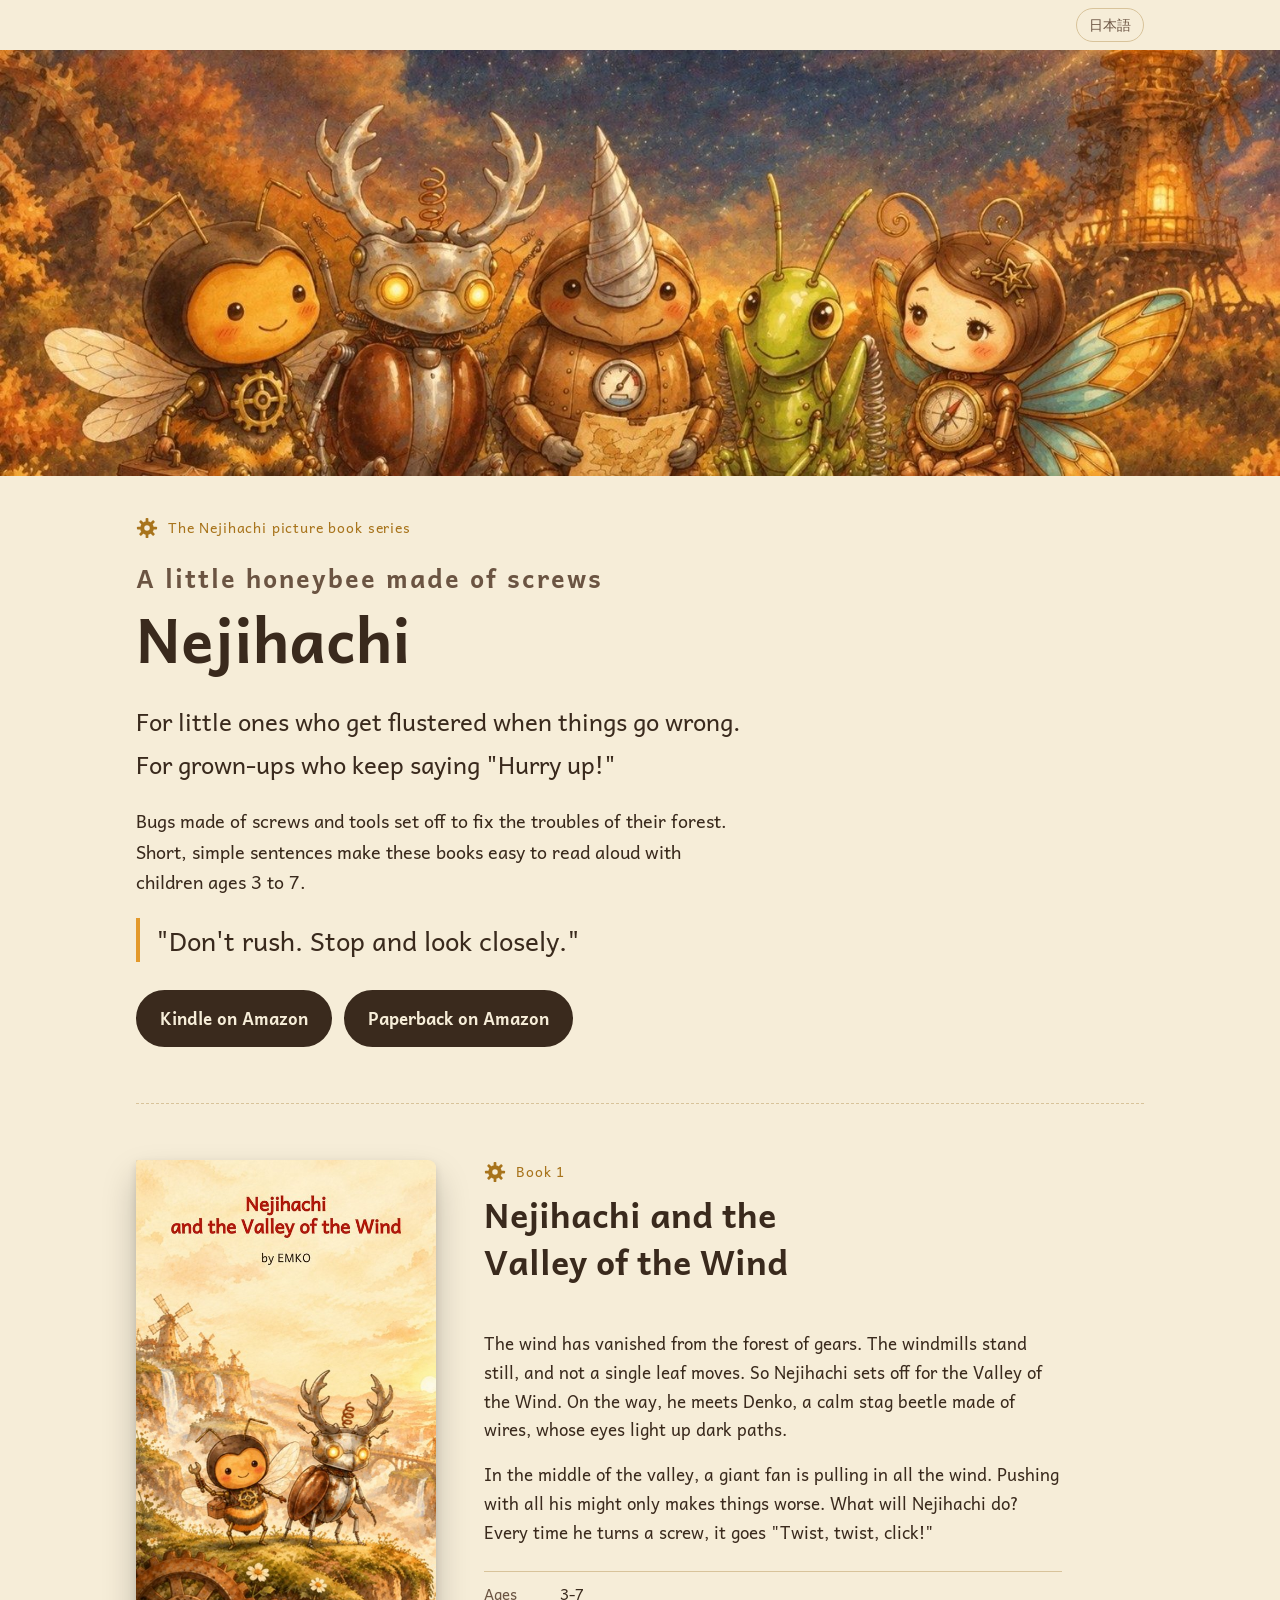
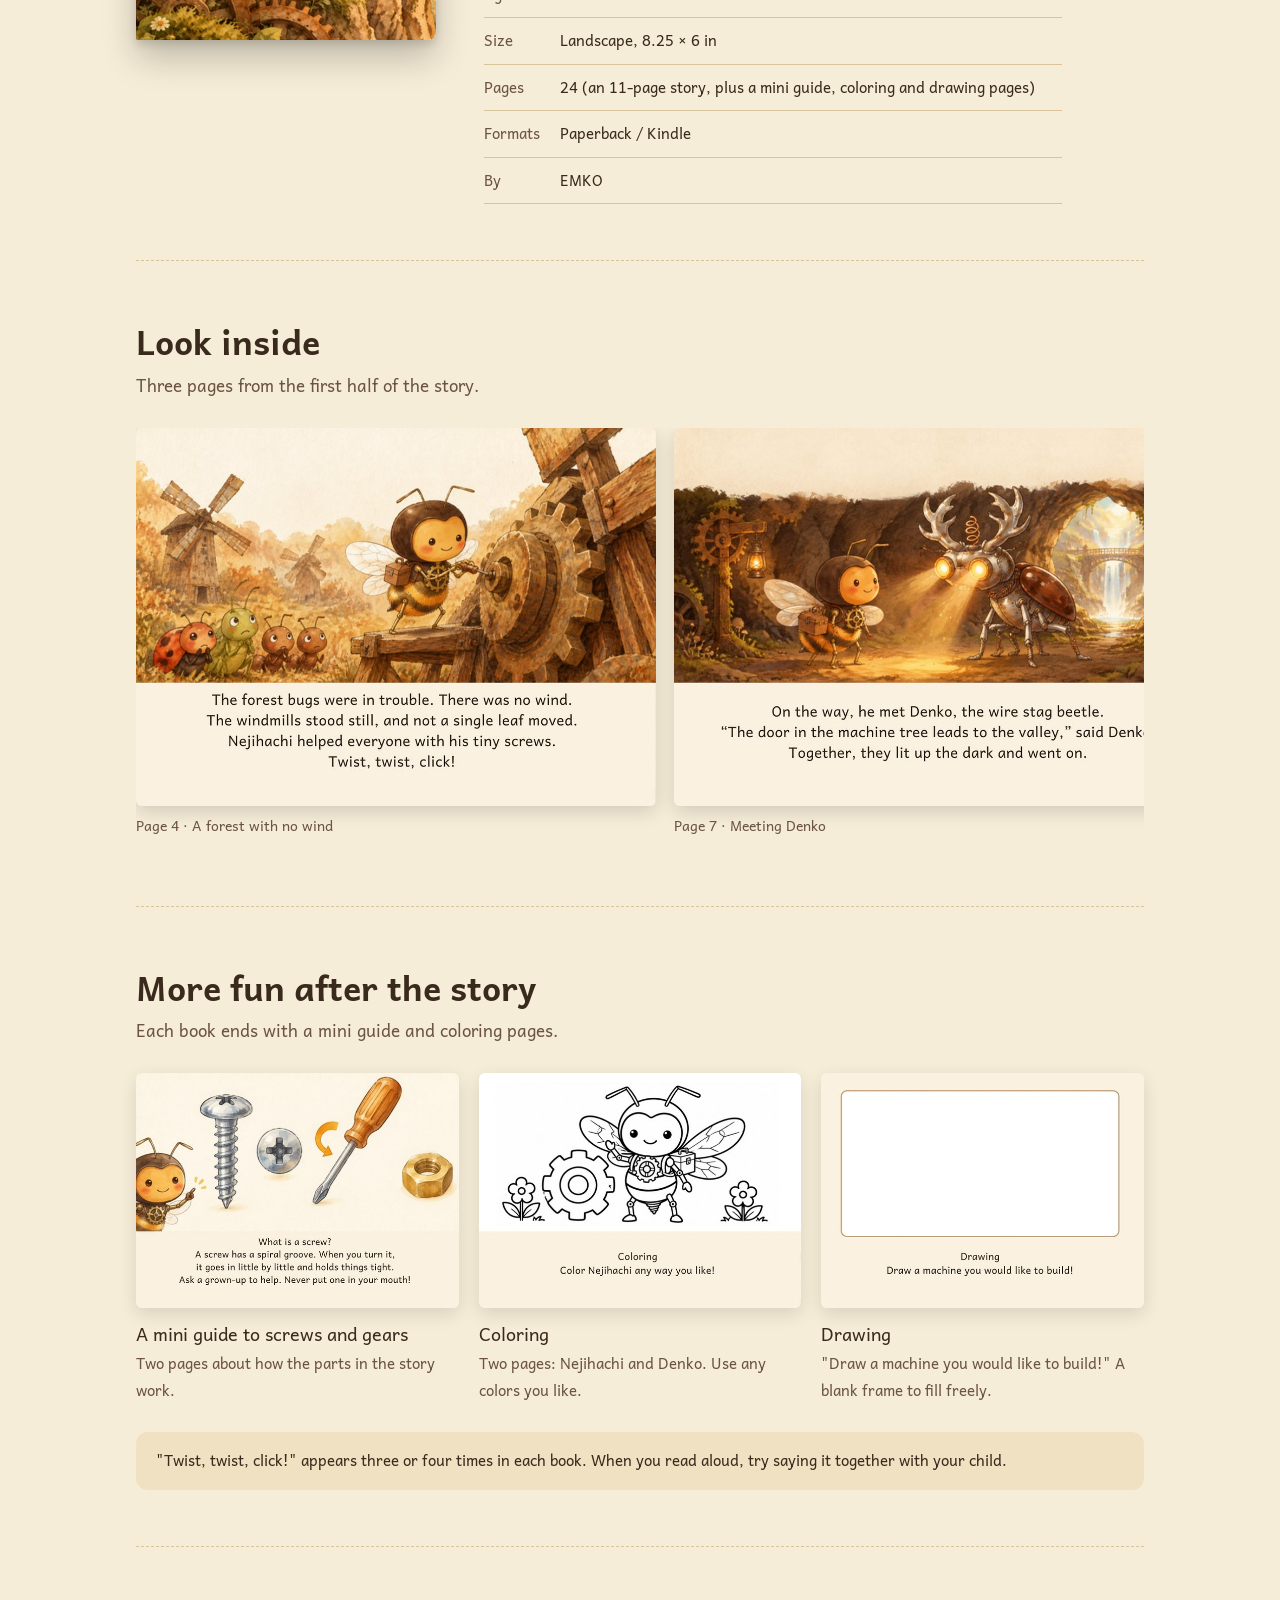
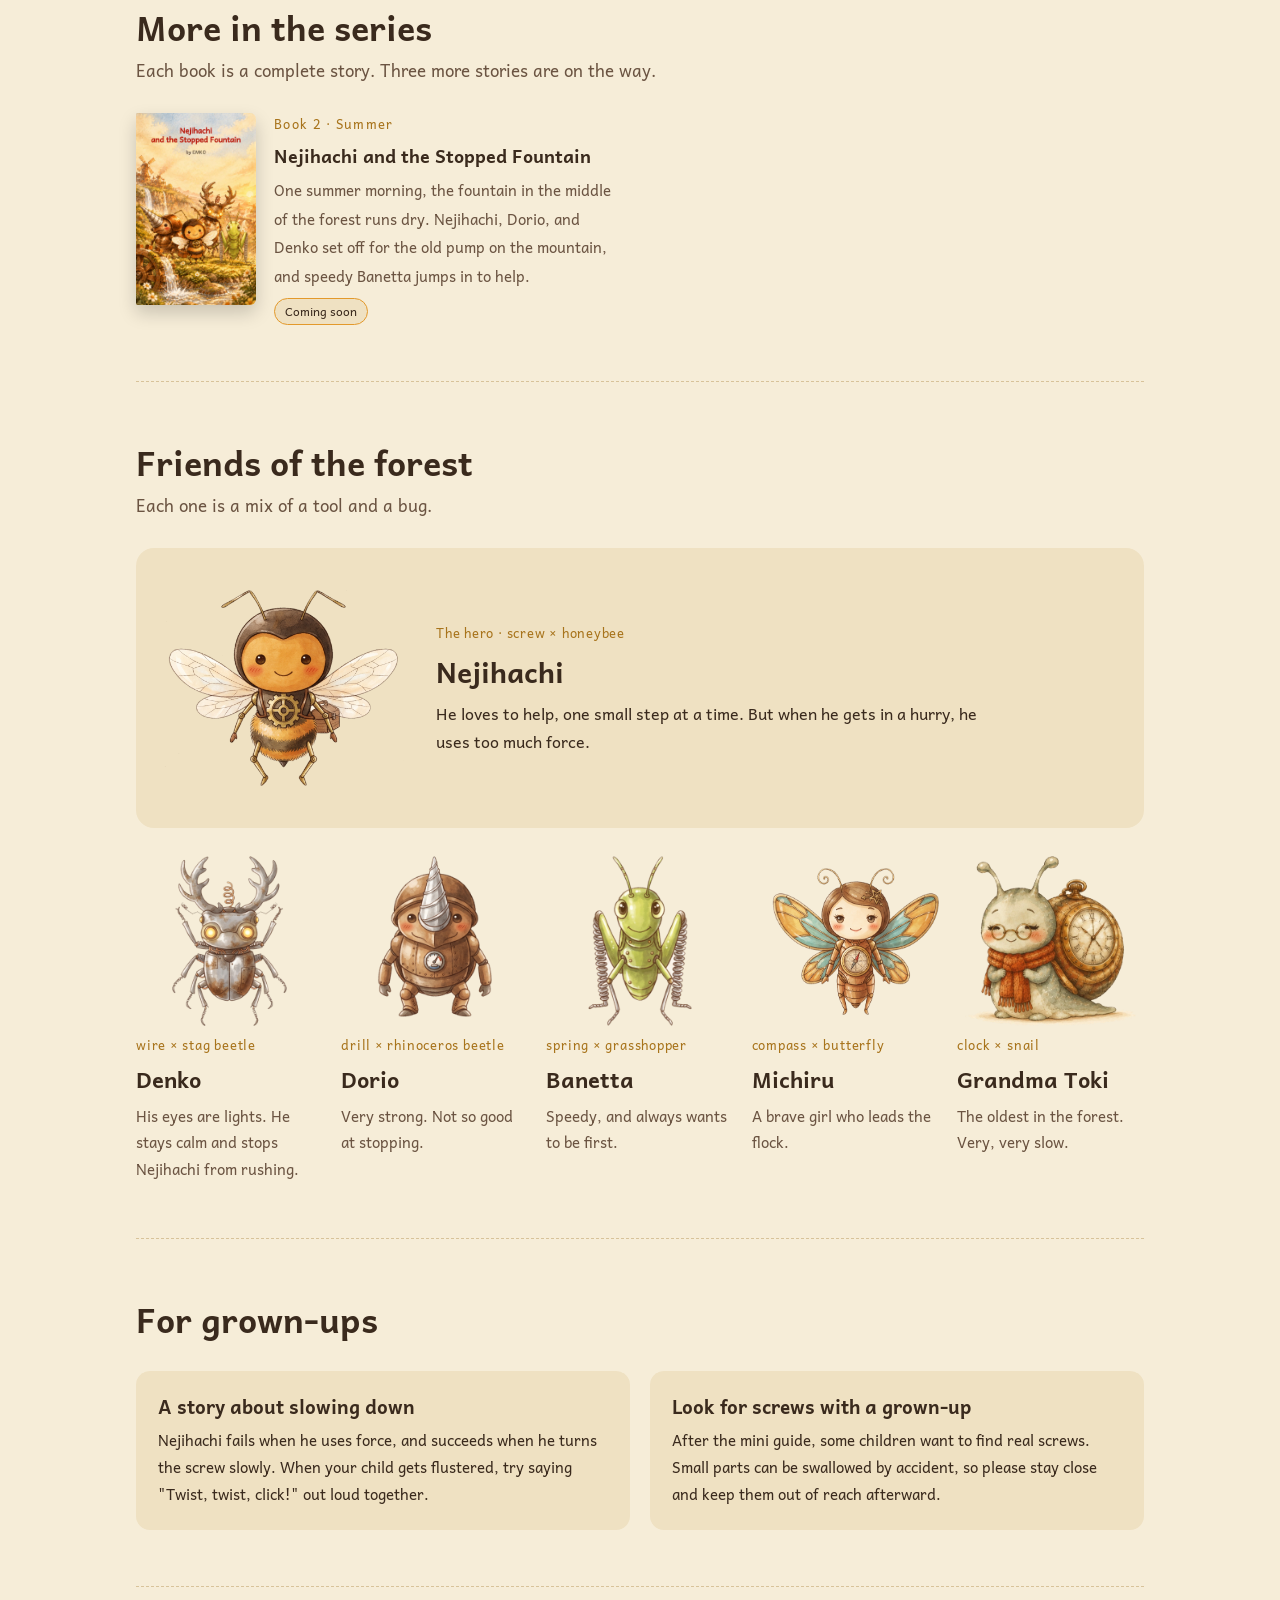
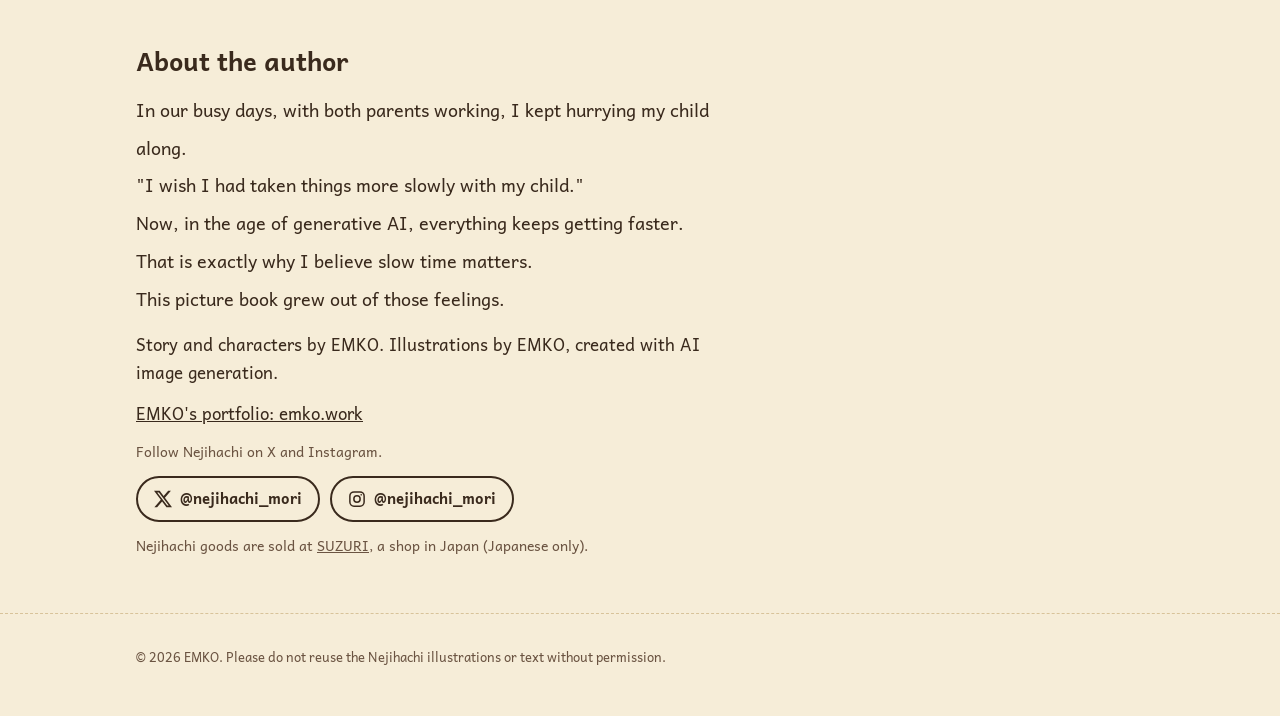
==== en/index.html @ ad77e2bf "docs: 「きっとあるはず」を「だからこそ、ゆっくりの時間が大事」に直す 本人の意図は「ゆっくりの時間で何かが見つかるかも」ではなく、 「その時間そのものが大事」なので、言い切る形にした。  Co-" ====
<!doctype html>
<html lang="en">
<head>
<meta charset="utf-8">
<meta name="viewport" content="width=device-width, initial-scale=1, viewport-fit=cover">
<title>Nejihachi's Forest</title>
<meta name="description" content="Nejihachi, a little honeybee made of screws. A gentle picture book series by EMKO for children ages 3-7.">
<meta property="og:type" content="website">
<meta property="og:title" content="Nejihachi's Forest">
<meta property="og:description" content="Nejihachi, a little honeybee made of screws. A gentle picture book series by EMKO for children ages 3-7.">
<meta property="og:image" content="https://emko.work/nejihachi/img/hero.jpg">
<meta property="og:url" content="https://emko.work/nejihachi/en/">
<meta name="twitter:card" content="summary_large_image">
<link rel="alternate" hreflang="ja" href="https://emko.work/nejihachi/">
<link rel="alternate" hreflang="en" href="https://emko.work/nejihachi/en/">
<style>*,*::before,*::after{box-sizing:border-box}body{margin:0}img{max-width:100%}[hidden]{display:none!important}</style>
<link rel="preconnect" href="https://fonts.googleapis.com">
<link rel="preconnect" href="https://fonts.gstatic.com" crossorigin>
<link rel="stylesheet" href="https://fonts.googleapis.com/css2?family=Andika:wght@400;700&display=swap">
<link rel="stylesheet" href="../style.css">
<style>
/* 英語版の絵本と同じ Andika にそろえる。色と並びは日本語のページと共通 */
:root { --font-display: "Andika", "Trebuchet MS", sans-serif; --font-body: "Andika", "Trebuchet MS", sans-serif; }
body { line-height: 1.7; }
h1, h2, h3 { font-weight: 700; }
.kicker { letter-spacing: .06em; }
</style>
</head>
<body>
<svg width="0" height="0" style="position:absolute" aria-hidden="true">
  <symbol id="gear" viewBox="0 0 24 24">
    <g fill="currentColor">
      <rect x="10.5" y="1" width="3" height="5" rx="1"/>
      <rect x="10.5" y="1" width="3" height="5" rx="1" transform="rotate(45 12 12)"/>
      <rect x="10.5" y="1" width="3" height="5" rx="1" transform="rotate(90 12 12)"/>
      <rect x="10.5" y="1" width="3" height="5" rx="1" transform="rotate(135 12 12)"/>
      <rect x="10.5" y="1" width="3" height="5" rx="1" transform="rotate(180 12 12)"/>
      <rect x="10.5" y="1" width="3" height="5" rx="1" transform="rotate(225 12 12)"/>
      <rect x="10.5" y="1" width="3" height="5" rx="1" transform="rotate(270 12 12)"/>
      <rect x="10.5" y="1" width="3" height="5" rx="1" transform="rotate(315 12 12)"/>
      <circle cx="12" cy="12" r="7.5"/>
    </g>
    <circle cx="12" cy="12" r="3" fill="var(--paper)"/>
  </symbol>
</svg>

<nav class="langbar wrap" aria-label="Language"><a href="../" hreflang="ja" lang="ja">日本語</a></nav>

<img class="hero-img" src="../img/hero.jpg" alt="Nejihachi, Denko, Dorio, Banetta, and Michiru looking up at the night sky together">

<main class="wrap">
  <header class="hero">
    <div class="kicker"><svg class="gear spin"><use href="#gear"/></svg>The Nejihachi picture book series</div>
    <h1><small>A little honeybee made of screws</small>Nejihachi</h1>
    <p class="for">For little ones who get flustered when things go wrong.<br>For grown-ups who keep saying "Hurry up!"</p>
    <p class="lead">Bugs made of screws and tools set off to fix the troubles of their forest. Short, simple sentences make these books easy to read aloud with children ages 3 to 7.</p>
    <p class="quote">"Don't rush. Stop and look closely."</p>
    <div class="btns">
      <a class="btn primary" href="https://www.amazon.com/dp/B0HPVG5Z5R" target="_blank" rel="noopener">Kindle on Amazon</a>
      <a class="btn primary" href="https://www.amazon.com/dp/B0HPVH3V6D" target="_blank" rel="noopener">Paperback on Amazon</a>
    </div>
  </header>

  <section id="story">
    <div class="story">
      <figure class="bookshot">
        <img class="book1" src="img/book1.jpg" alt="Cover of Nejihachi and the Valley of the Wind">
      </figure>
      <div class="story-text">
        <div class="sec-head">
          <span class="kicker"><svg class="gear"><use href="#gear"/></svg>Book 1</span>
          <h2>Nejihachi and the Valley of the Wind</h2>
        </div>
        <p>The wind has vanished from the forest of gears. The windmills stand still, and not a single leaf moves. So Nejihachi sets off for the Valley of the Wind. On the way, he meets Denko, a calm stag beetle made of wires, whose eyes light up dark paths.</p>
        <p>In the middle of the valley, a giant fan is pulling in all the wind. Pushing with all his might only makes things worse. What will Nejihachi do? Every time he turns a screw, it goes "Twist, twist, click!"</p>
        <dl class="spec">
          <dt>Ages</dt><dd>3-7</dd>
          <dt>Size</dt><dd>Landscape, 8.25 × 6 in</dd>
          <dt>Pages</dt><dd>24 (an 11-page story, plus a mini guide, coloring and drawing pages)</dd>
          <dt>Formats</dt><dd>Paperback / Kindle</dd>
          <dt>By</dt><dd>EMKO</dd>
        </dl>
      </div>
    </div>
  </section>

  <section id="sample">
    <div class="sec-head">
      <h2>Look inside</h2>
      <p>Three pages from the first half of the story.</p>
    </div>
    <div class="samples" tabindex="0" aria-label="Sample pages">
      <figure><img src="img/sample04.jpg" alt="Page 4. The forest bugs are in trouble because there is no wind, and Nejihachi helps them with his tiny screws."><figcaption>Page 4 · A forest with no wind</figcaption></figure>
      <figure><img src="img/sample07.jpg" alt="Page 7. Nejihachi meets Denko, the wire stag beetle."><figcaption>Page 7 · Meeting Denko</figcaption></figure>
      <figure><img src="img/sample09.jpg" alt="Page 9. A big fan spinning in the middle of the whirlwind."><figcaption>Page 9 · The big fan</figcaption></figure>
    </div>
  </section>

  <section id="play">
    <div class="sec-head">
      <h2>More fun after the story</h2>
      <p>Each book ends with a mini guide and coloring pages.</p>
    </div>
    <div class="plays">
      <figure><img src="img/zukan.jpg" alt="Mini guide page with a screw, a screwdriver, and a nut, titled What is a screw?"><figcaption><strong>A mini guide to screws and gears</strong>Two pages about how the parts in the story work.</figcaption></figure>
      <figure><img src="img/nurie.jpg" alt="Coloring page with a line drawing of Nejihachi"><figcaption><strong>Coloring</strong>Two pages: Nejihachi and Denko. Use any colors you like.</figcaption></figure>
      <figure><img src="img/oekaki.jpg" alt="Drawing page with a blank frame: Draw a machine you would like to build!"><figcaption><strong>Drawing</strong>"Draw a machine you would like to build!" A blank frame to fill freely.</figcaption></figure>
    </div>
    <p class="kurukuru-note">"Twist, twist, click!" appears three or four times in each book. When you read aloud, try saying it together with your child.</p>
  </section>

  <section id="series">
    <div class="sec-head">
      <h2>More in the series</h2>
      <p>Each book is a complete story. Three more stories are on the way.</p>
    </div>
    <div class="next">
      <article class="nextbook">
        <img src="img/book2.jpg" alt="Cover of Nejihachi and the Stopped Fountain">
        <div>
          <span class="no">Book 2 · Summer</span>
          <h3>Nejihachi and the Stopped Fountain</h3>
          <p class="tease">One summer morning, the fountain in the middle of the forest runs dry. Nejihachi, Dorio, and Denko set off for the old pump on the mountain, and speedy Banetta jumps in to help.</p>
          <span class="tag on-sale">Coming soon</span>
        </div>
      </article>
    </div>
  </section>

  <section id="friends">
    <div class="sec-head">
      <h2>Friends of the forest</h2>
      <p>Each one is a mix of a tool and a bug.</p>
    </div>
    <div class="friends">
      <article class="friend main-char">
        <img src="../img/nejihachi.png" alt="Nejihachi">
        <span class="mix">The hero · screw × honeybee</span>
        <h3>Nejihachi</h3>
        <p>He loves to help, one small step at a time. But when he gets in a hurry, he uses too much force.</p>
      </article>
      <article class="friend">
        <img src="../img/denko.png" alt="Denko">
        <span class="mix">wire × stag beetle</span>
        <h3>Denko</h3>
        <p>His eyes are lights. He stays calm and stops Nejihachi from rushing.</p>
      </article>
      <article class="friend">
        <img src="../img/dorio.png" alt="Dorio">
        <span class="mix">drill × rhinoceros beetle</span>
        <h3>Dorio</h3>
        <p>Very strong. Not so good at stopping.</p>
      </article>
      <article class="friend">
        <img src="../img/banetta.png" alt="Banetta">
        <span class="mix">spring × grasshopper</span>
        <h3>Banetta</h3>
        <p>Speedy, and always wants to be first.</p>
      </article>
      <article class="friend">
        <img src="../img/michiru.png" alt="Michiru">
        <span class="mix">compass × butterfly</span>
        <h3>Michiru</h3>
        <p>A brave girl who leads the flock.</p>
      </article>
      <article class="friend">
        <img src="../img/tokiba.png" alt="Grandma Toki">
        <span class="mix">clock × snail</span>
        <h3>Grandma Toki</h3>
        <p>The oldest in the forest. Very, very slow.</p>
      </article>
    </div>
  </section>

  <section id="readaloud">
    <div class="sec-head">
      <h2>For grown-ups</h2>
    </div>
    <div class="points">
      <div class="point">
        <h3>A story about slowing down</h3>
        <p>Nejihachi fails when he uses force, and succeeds when he turns the screw slowly. When your child gets flustered, try saying "Twist, twist, click!" out loud together.</p>
      </div>
      <div class="point">
        <h3>Look for screws with a grown-up</h3>
        <p>After the mini guide, some children want to find real screws. Small parts can be swallowed by accident, so please stay close and keep them out of reach afterward.</p>
      </div>
    </div>
  </section>

  <section id="maker">
    <div class="maker">
      <h2>About the author</h2>
      <p class="why">In our busy days, with both parents working, I kept hurrying my child along.<br>"I wish I had taken things more slowly with my child."<br>Now, in the age of generative AI, everything keeps getting faster.<br>That is exactly why I believe slow time matters.<br>This picture book grew out of those feelings.</p>
      <p>Story and characters by EMKO. Illustrations by EMKO, created with AI image generation.</p>
      <p><a href="https://emko.work/" target="_blank" rel="noopener">EMKO's portfolio: emko.work</a></p>
      <p class="note">Follow Nejihachi on X and Instagram.</p>
      <ul class="sns">
        <li><a href="https://x.com/nejihachi_mori" target="_blank" rel="noopener" aria-label="Nejihachi on X (@nejihachi_mori)"><svg viewBox="0 0 24 24" width="18" height="18" aria-hidden="true"><path fill="currentColor" d="M18.9 1.15h3.68l-8.04 9.19L24 22.85h-7.41l-5.8-7.58-6.64 7.58H.47l8.6-9.83L0 1.15h7.59l5.24 6.93ZM17.61 20.64h2.04L6.49 3.24H4.3Z"/></svg><span>@nejihachi_mori</span></a></li>
        <li><a href="https://www.instagram.com/nejihachi_mori/" target="_blank" rel="noopener" aria-label="Nejihachi on Instagram (@nejihachi_mori)"><svg viewBox="0 0 24 24" width="18" height="18" aria-hidden="true" fill="none" stroke="currentColor" stroke-width="2"><rect x="2.5" y="2.5" width="19" height="19" rx="5.5"/><circle cx="12" cy="12" r="4.2"/><circle cx="17.6" cy="6.4" r="1.1" fill="currentColor" stroke="none"/></svg><span>@nejihachi_mori</span></a></li>
      </ul>
      <p class="note">Nejihachi goods are sold at <a href="https://suzuri.jp/nejihachi" target="_blank" rel="noopener">SUZURI</a>, a shop in Japan (Japanese only).</p>
    </div>
  </section>
</main>

<footer>
  <div class="wrap">© 2026 EMKO. Please do not reuse the Nejihachi illustrations or text without permission.</div>
</footer>

</body>
</html>
---- style.css ----
/* Layout: 絵本の見開きのように、横長の絵の帯と、紙の上の短い文を交互に置く。歯車がゆっくり回るのが唯一の動き。 */
:root {
  --paper: #f6edd8;      /* 水彩紙 */
  --paper-2: #efe1c2;    /* 文の欄のクリーム */
  --ink: #3a2a1d;        /* セピアの線 */
  --ink-soft: #6b5442;
  --brass: #a8741c;      /* 真ちゅう */
  --honey: #e3992b;      /* ネジハチの顔 */
  --leaf: #6f9440;       /* バネッタ */
  --line: #d8c39a;
  --font-display: "Kiwi Maru", "Hiragino Maru Gothic ProN", "Yu Gothic", serif;
  --font-body: "Zen Maru Gothic", "Hiragino Maru Gothic ProN", "Yu Gothic", "Meiryo", sans-serif;
}
@media (prefers-color-scheme: dark) {
  :root:not([data-theme="light"]) {
    --paper: #1f1b24; --paper-2: #2a2430; --ink: #f2e5c9; --ink-soft: #c9b89a;
    --brass: #d9a845; --honey: #f0b04a; --leaf: #9cc463; --line: #4a3f4f; color-scheme: dark;
  }
}
:root[data-theme="dark"] {
  --paper: #1f1b24; --paper-2: #2a2430; --ink: #f2e5c9; --ink-soft: #c9b89a;
  --brass: #d9a845; --honey: #f0b04a; --leaf: #9cc463; --line: #4a3f4f; color-scheme: dark;
}

body { background: var(--paper); color: var(--ink); font-family: var(--font-body); font-size: 17px; line-height: 1.9; }
.wrap { max-width: 1040px; margin-inline: auto; padding-left: max(16px, env(safe-area-inset-left, 0px)); padding-right: max(16px, env(safe-area-inset-right, 0px)); }
h1, h2, h3 { font-family: var(--font-display); font-weight: 500; text-wrap: balance; line-height: 1.4; margin: 0; }
p { margin: 0; }
a { color: inherit; }
:focus-visible { outline: 3px solid var(--honey); outline-offset: 3px; border-radius: 6px; }

/* hero */
.hero-img { display: block; width: 100%; aspect-ratio: 3 / 1; object-fit: cover; max-width: 100%; }
.hero { padding-block: 40px 56px; display: grid; gap: 20px; }
.kicker { display: flex; align-items: center; gap: 10px; font-size: 14px; letter-spacing: .12em; color: var(--brass); }
.hero h1 { font-size: clamp(34px, 6vw, 60px); }
.hero h1 small { display: block; font-size: .42em; color: var(--ink-soft); letter-spacing: .08em; }
.for { font-family: var(--font-display); font-size: clamp(19px, 2.6vw, 24px); line-height: 1.8; }
.lead { max-width: 34em; font-size: 18px; }
.quote { font-family: var(--font-display); font-size: clamp(20px, 3vw, 26px); color: var(--ink); border-left: 4px solid var(--honey); padding-left: 16px; }
.btns { display: flex; flex-wrap: wrap; gap: 12px; margin-top: 8px; }
.btn { display: inline-flex; align-items: center; gap: 8px; padding: 12px 22px; border-radius: 999px; font-weight: 700; text-decoration: none; border: 2px solid var(--ink); }
.btn.primary { background: var(--ink); color: var(--paper); }

/* gear */
.gear { width: 22px; height: 22px; flex: none; color: var(--brass); }
.gear.spin { animation: spin 12s linear infinite; }
@keyframes spin { to { transform: rotate(360deg); } }
@media (prefers-reduced-motion: reduce) { .gear.spin { animation: none; } }

section { padding-block: 56px; border-top: 1px dashed var(--line); }
.sec-head { display: grid; gap: 6px; margin-bottom: 28px; }
.sec-head h2 { font-size: clamp(26px, 4vw, 34px); }
.sec-head p { color: var(--ink-soft); }

/* story：表紙は本の形に見せ、右に情報の表 */
.story { display: grid; grid-template-columns: 300px minmax(0, 1fr); gap: 48px; align-items: start; }
.story-text { display: grid; gap: 16px; max-width: 34em; }
.kurukuru { font-family: var(--font-display); font-size: 22px; color: var(--brass); }
.bookshot { margin: 0; position: relative; justify-self: center; }
.book1 { display: block; width: 100%; max-width: 300px; border-radius: 2px 8px 8px 2px; box-shadow: inset 6px 0 8px -4px rgb(0 0 0 / .35), 0 18px 34px rgb(0 0 0 / .22), 0 4px 8px rgb(0 0 0 / .12); }
.spec { display: grid; grid-template-columns: auto minmax(0, 1fr); margin: 8px 0 0; border-top: 1px solid var(--line); font-size: 15px; font-variant-numeric: tabular-nums; }
.spec dt, .spec dd { padding: 10px 0; border-bottom: 1px solid var(--line); margin: 0; }
.spec dt { color: var(--ink-soft); padding-right: 20px; white-space: nowrap; }

/* sample：試し読み。横にすべらせて見る */
.samples { display: grid; grid-auto-flow: column; grid-auto-columns: min(78%, 520px); gap: 18px; overflow-x: auto; scroll-snap-type: x mandatory; padding-bottom: 12px; }
.samples figure { margin: 0; scroll-snap-align: start; display: grid; gap: 8px; }
.samples img { width: 100%; border-radius: 6px; box-shadow: 0 6px 18px rgb(0 0 0 / .14); }
.samples figcaption { font-size: 14px; color: var(--ink-soft); }

/* series：次の本は小さめの表紙と、本文の書き出し */
.next { display: grid; grid-template-columns: repeat(2, minmax(0, 1fr)); gap: 28px 32px; }
.nextbook { display: grid; grid-template-columns: 120px minmax(0, 1fr); gap: 18px; align-items: start; }
.nextbook img { width: 100%; border-radius: 2px 6px 6px 2px; box-shadow: inset 4px 0 6px -3px rgb(0 0 0 / .35), 0 8px 18px rgb(0 0 0 / .18); }
.nextbook > div { display: grid; gap: 8px; align-content: start; }
.nextbook h3 { font-size: 18px; }
/* 題名と書き出しはひらがなの分かち書きなので、スペースの位置で折り返す */
.nextbook h3, .tease { word-break: keep-all; overflow-wrap: anywhere; }
.tease { font-family: var(--font-display); font-size: 15px; line-height: 1.9; color: var(--ink-soft); }
.no { font-size: 13px; letter-spacing: .1em; color: var(--brass); }
.tag { justify-self: start; font-size: 12px; padding: 2px 10px; border-radius: 999px; border: 1px solid var(--line); color: var(--ink-soft); }

/* friends */
.friends { display: grid; grid-template-columns: repeat(5, minmax(0, 1fr)); gap: 28px 18px; }
.friend { display: grid; grid-template-rows: 170px auto; gap: 8px; align-content: start; }
.friend img { height: 170px; width: 100%; object-fit: contain; max-width: 100%; transition: transform .4s ease; }
.friend:hover img { transform: rotate(-4deg) translateY(-4px); }
@media (prefers-reduced-motion: reduce) { .friend img { transition: none; } .friend:hover img { transform: none; } }
.friend.main-char { grid-column: 1 / -1; grid-template-columns: 240px minmax(0, 1fr); grid-template-rows: 1fr auto auto auto 1fr; gap: 8px 32px; background: var(--paper-2); border-radius: 18px; padding: 20px 28px; }
.friend.main-char img { grid-row: 1 / -1; height: 240px; }
.friend.main-char .mix { grid-column: 2; grid-row: 2; }
.friend.main-char h3 { grid-column: 2; grid-row: 3; }
.friend.main-char p { grid-column: 2; grid-row: 4; }
.friend.main-char h3 { font-size: 28px; }
.friend.main-char p { font-size: 16px; color: var(--ink); max-width: 34em; }
.friend .mix { font-size: 13px; color: var(--brass); letter-spacing: .06em; }
.friend h3 { font-size: 22px; }
.friend p { font-size: 15px; color: var(--ink-soft); line-height: 1.75; }

/* read aloud */
.points { display: grid; grid-template-columns: repeat(2, minmax(0, 1fr)); gap: 20px; }

/* play：お話のあとのページ */
.plays { display: grid; grid-template-columns: repeat(3, minmax(0, 1fr)); gap: 20px; }
.plays figure { margin: 0; display: grid; gap: 10px; align-content: start; }
.plays img { width: 100%; border-radius: 6px; box-shadow: 0 6px 18px rgb(0 0 0 / .12); }
.plays figcaption { font-size: 15px; line-height: 1.8; color: var(--ink-soft); }
.plays strong { display: block; font-family: var(--font-display); font-weight: 500; font-size: 18px; color: var(--ink); }
.kurukuru-note { margin-top: 28px; padding: 16px 20px; border-radius: 12px; background: var(--paper-2); font-size: 15px; }
.point { background: var(--paper-2); border-radius: 14px; padding: 22px; display: grid; gap: 8px; align-content: start; }
.point h3 { font-size: 19px; }
.point p { font-size: 15px; line-height: 1.8; }

/* goods */
.goods { display: grid; gap: 22px; justify-items: center; text-align: center; }
.goods img { width: 100%; max-width: 760px; }

/* maker */
.maker { display: grid; gap: 12px; max-width: 36em; }
.note { font-size: 14px; color: var(--ink-soft); }
.sns { display: flex; flex-wrap: wrap; gap: 10px; list-style: none; margin: 0; padding: 0; }
.sns a { display: inline-flex; align-items: center; gap: 8px; padding: 8px 16px; border-radius: 999px; border: 2px solid var(--ink); color: var(--ink); font-size: 15px; font-weight: 700; text-decoration: none; }
.sns a:hover, .sns a:focus-visible { background: var(--ink); color: var(--paper); }
.why { font-family: var(--font-display); font-size: 18px; line-height: 2.1; }
footer { padding-block: 32px 48px; border-top: 1px dashed var(--line); font-size: 13px; color: var(--ink-soft); }

@media (max-width: 860px) {
  .story { grid-template-columns: minmax(0, 1fr); gap: 28px; }
  .book1 { max-width: 240px; }
  .next { grid-template-columns: minmax(0, 1fr); }
  .friends { grid-template-columns: repeat(3, minmax(0, 1fr)); }
}
@media (max-width: 520px) {
  body { font-size: 16px; }
  .nextbook { grid-template-columns: 100px minmax(0, 1fr); }
  .friends { grid-template-columns: repeat(2, minmax(0, 1fr)); }
  .points, .plays { grid-template-columns: minmax(0, 1fr); }
  .friend.main-char { grid-template-columns: minmax(0, 1fr); grid-template-rows: auto; padding: 20px; }
  .friend.main-char img, .friend.main-char .mix, .friend.main-char h3, .friend.main-char p { grid-column: auto; grid-row: auto; }
  .friend.main-char img { height: 200px; }
  .hero-img { aspect-ratio: 2 / 1; }
}

/* langbar：日本語と英語のページを行き来するリンク。絵の帯の上に小さく置く */
.langbar { display: flex; justify-content: flex-end; padding-block: 8px; font-size: 14px; }
.langbar a { text-decoration: none; padding: 4px 12px; border: 1px solid var(--line); border-radius: 999px; color: var(--ink-soft); }
.tag.on-sale { border-color: var(--honey); color: var(--ink); background: var(--paper-2); }
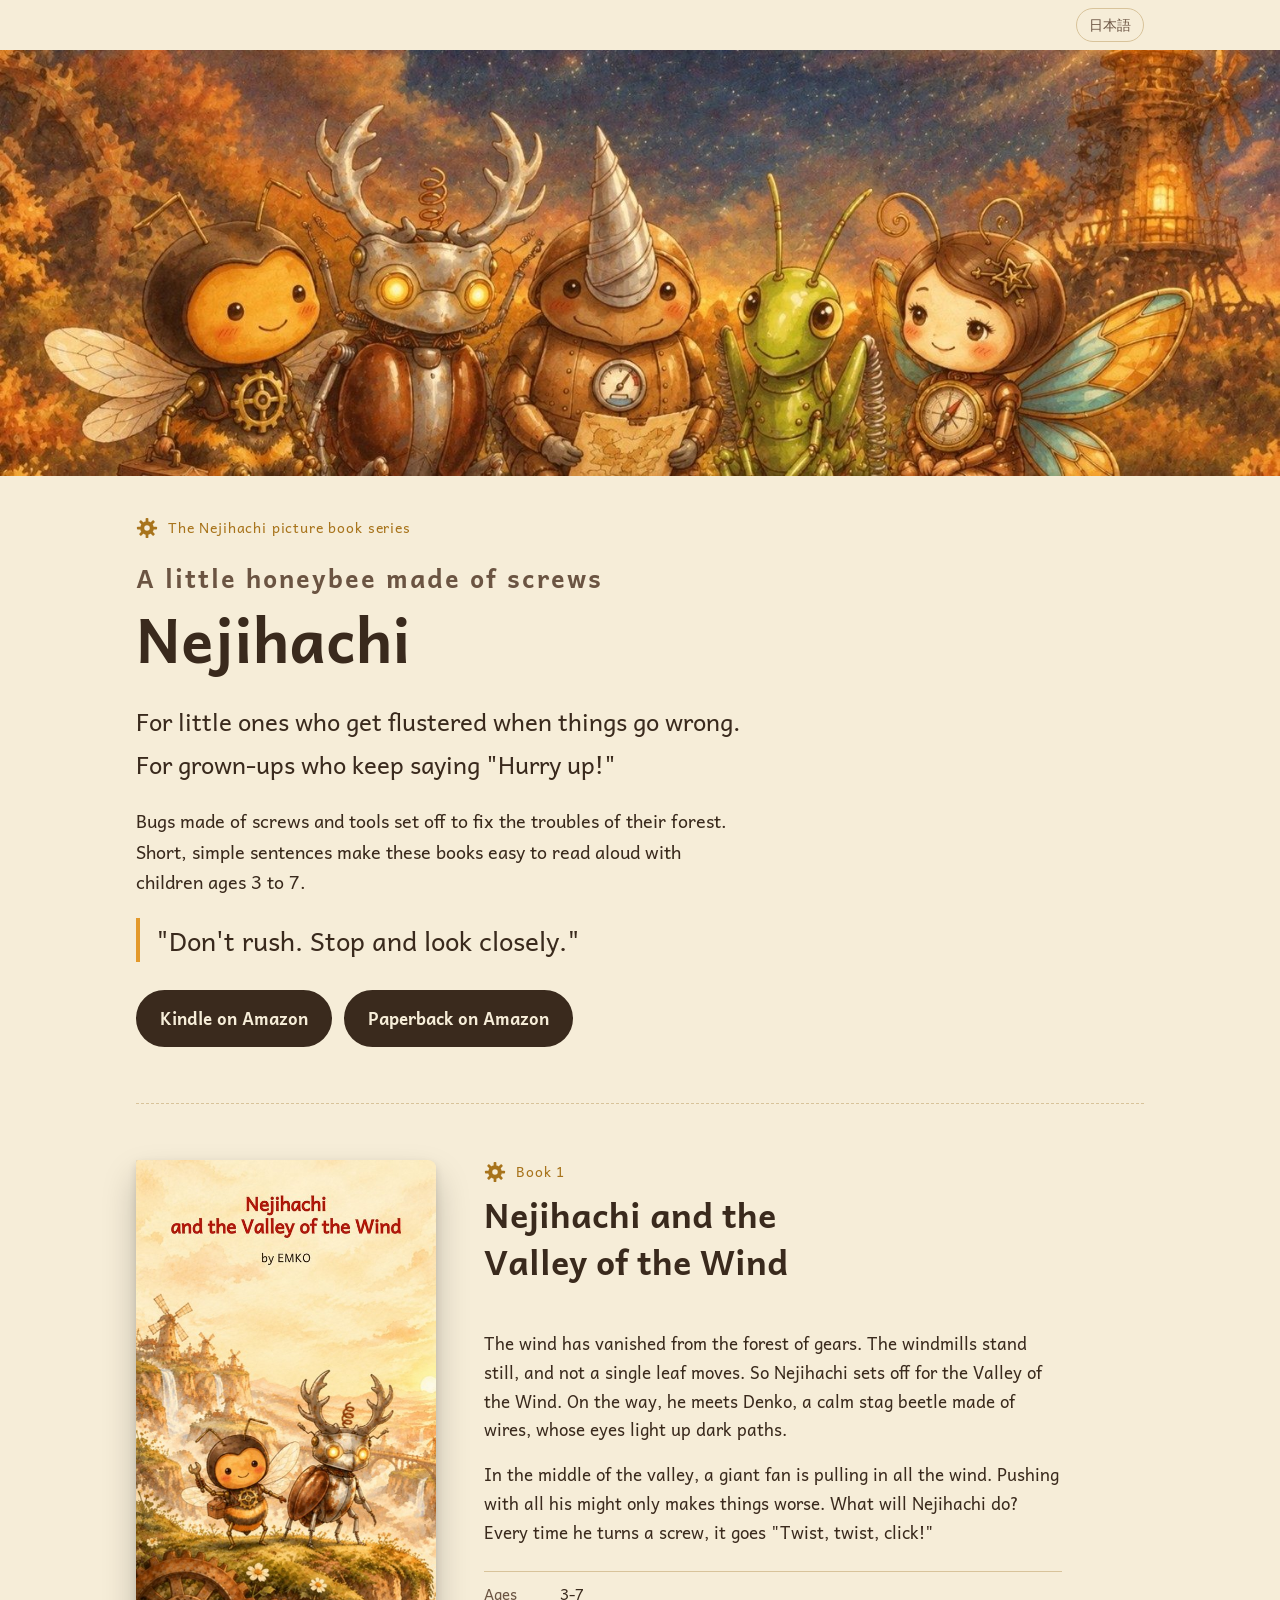
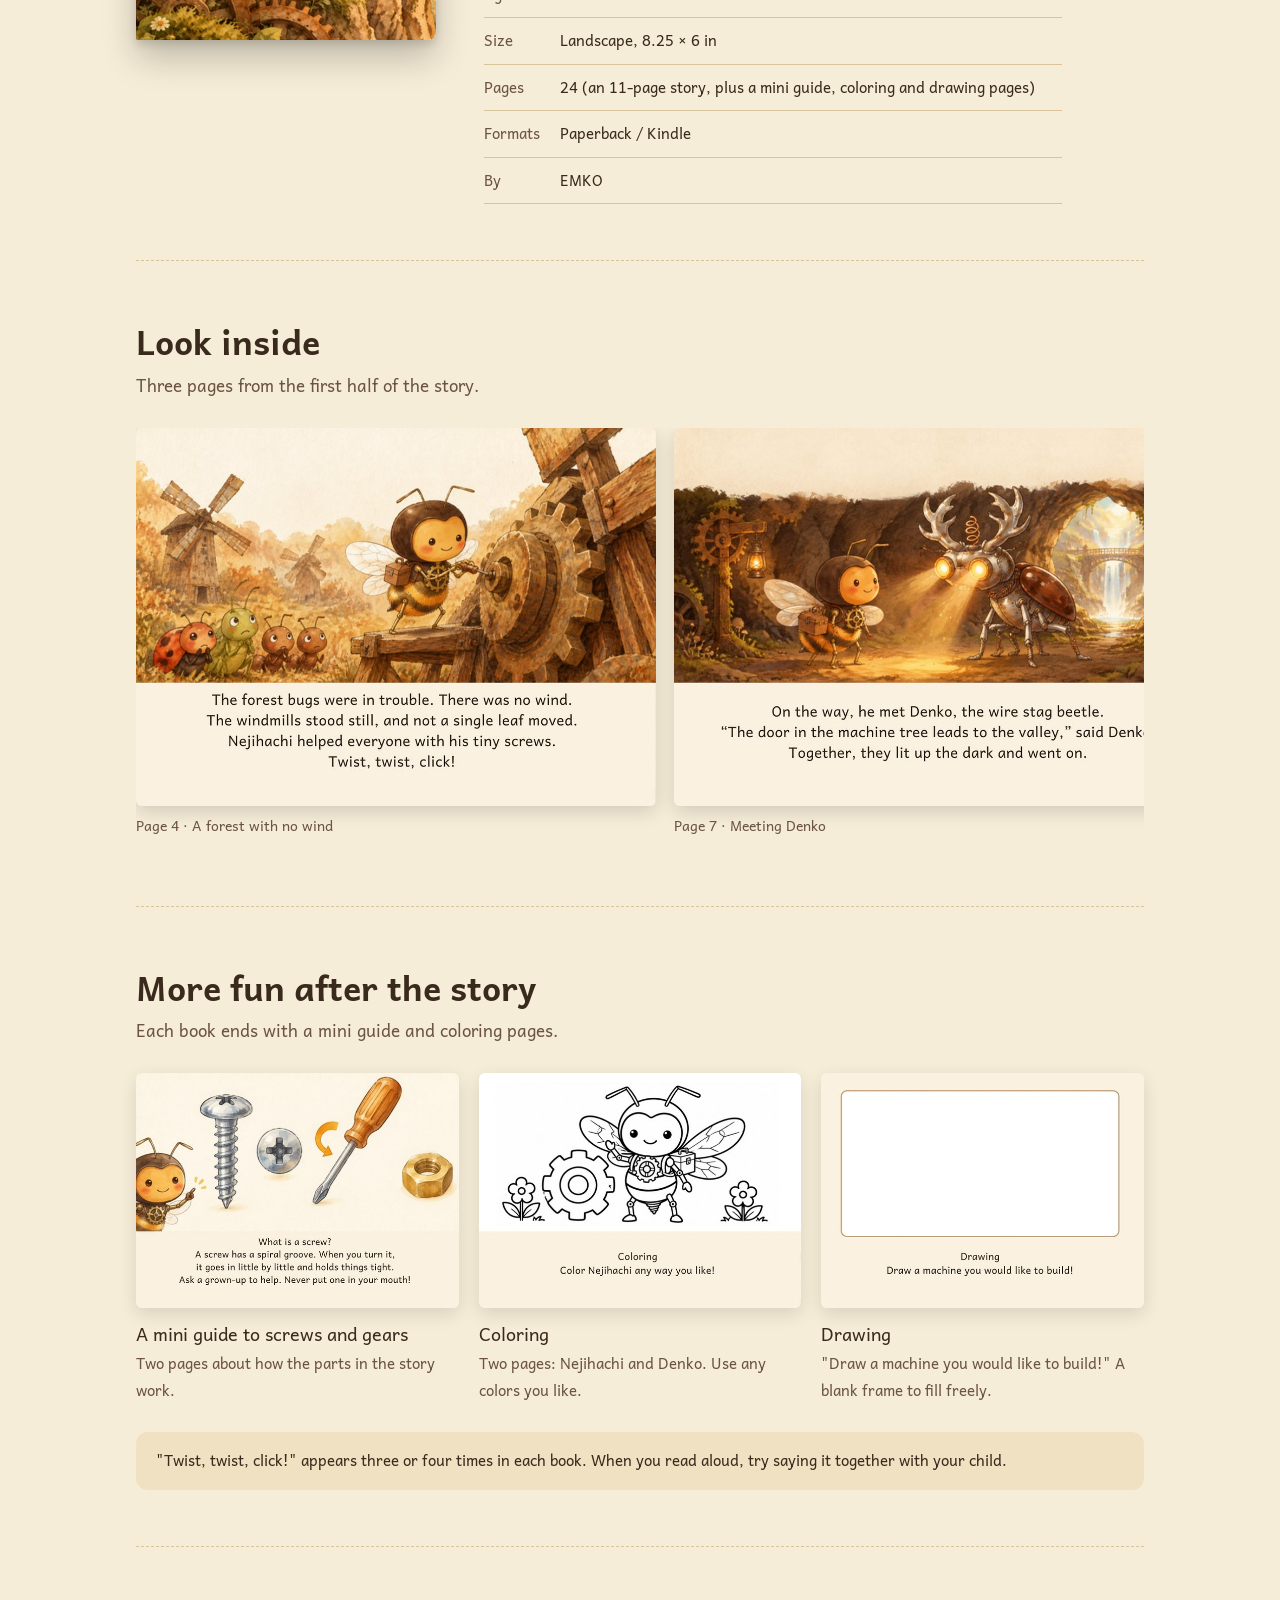
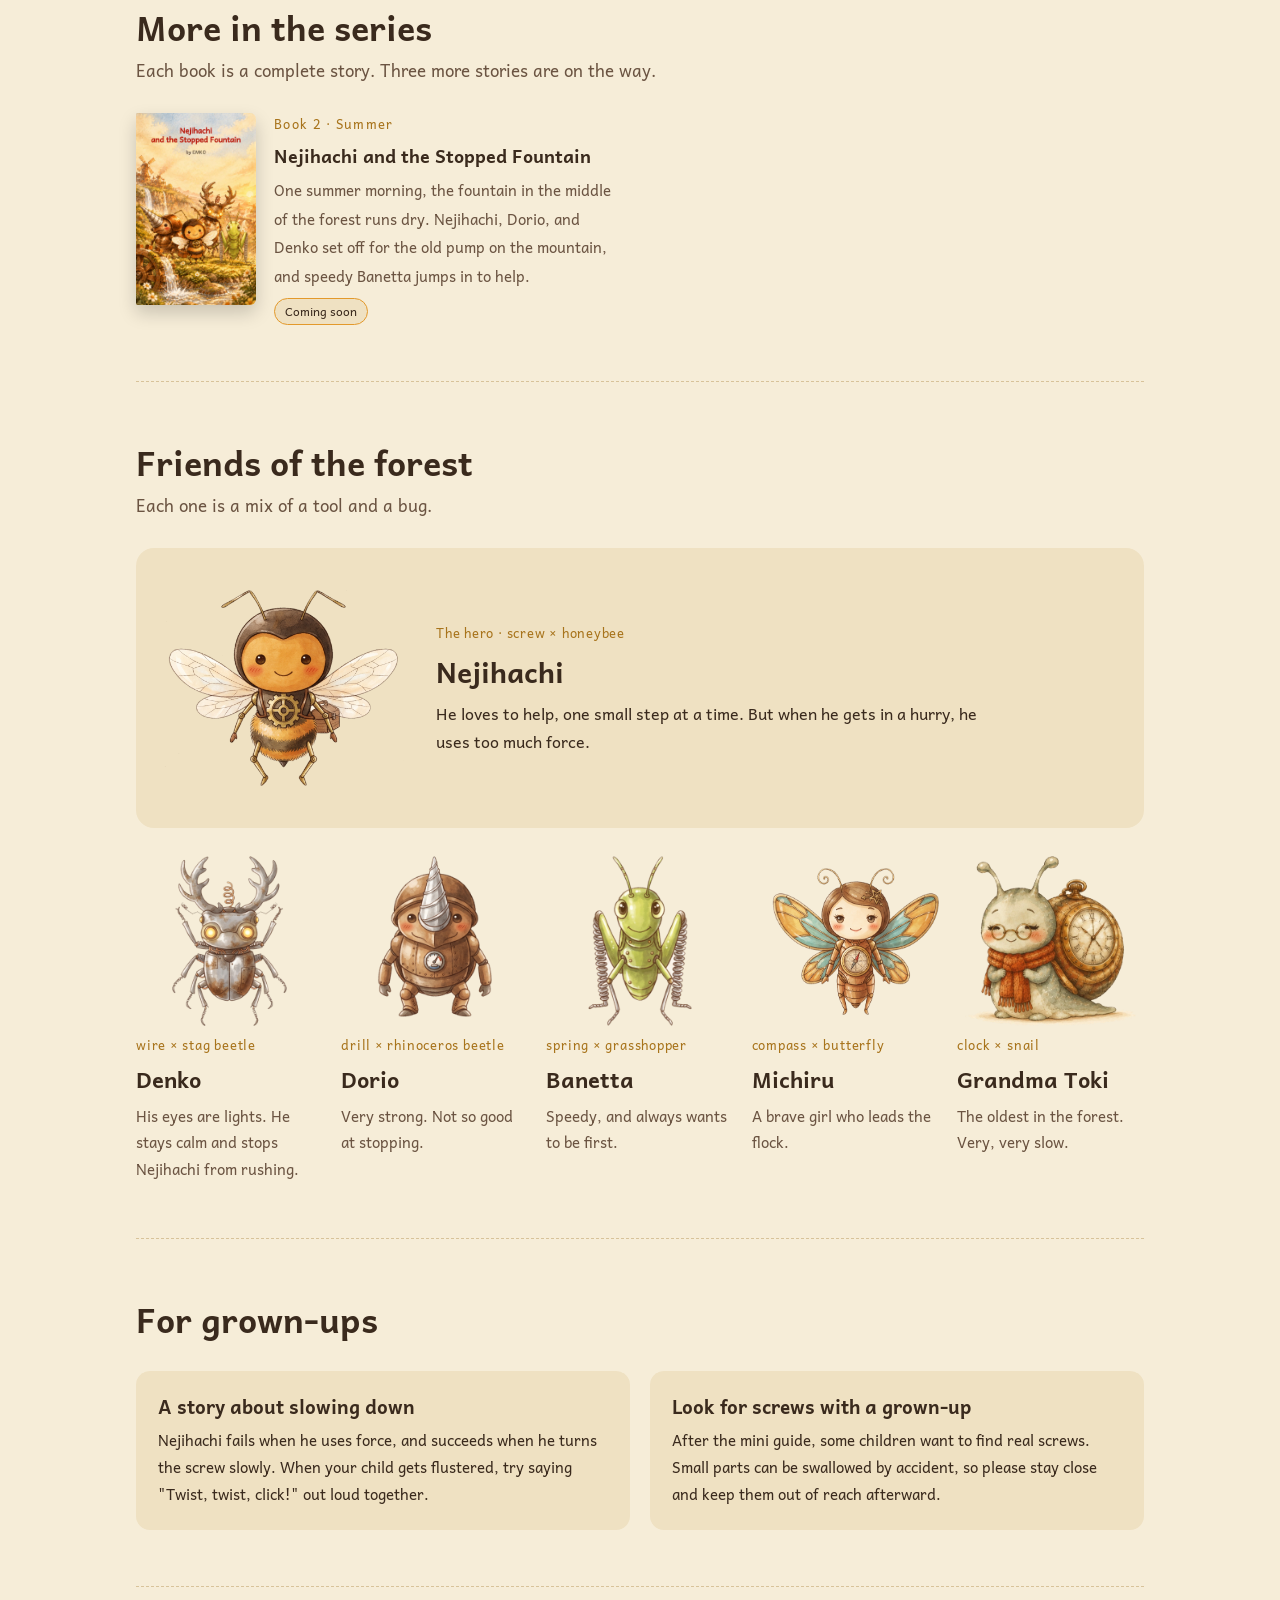
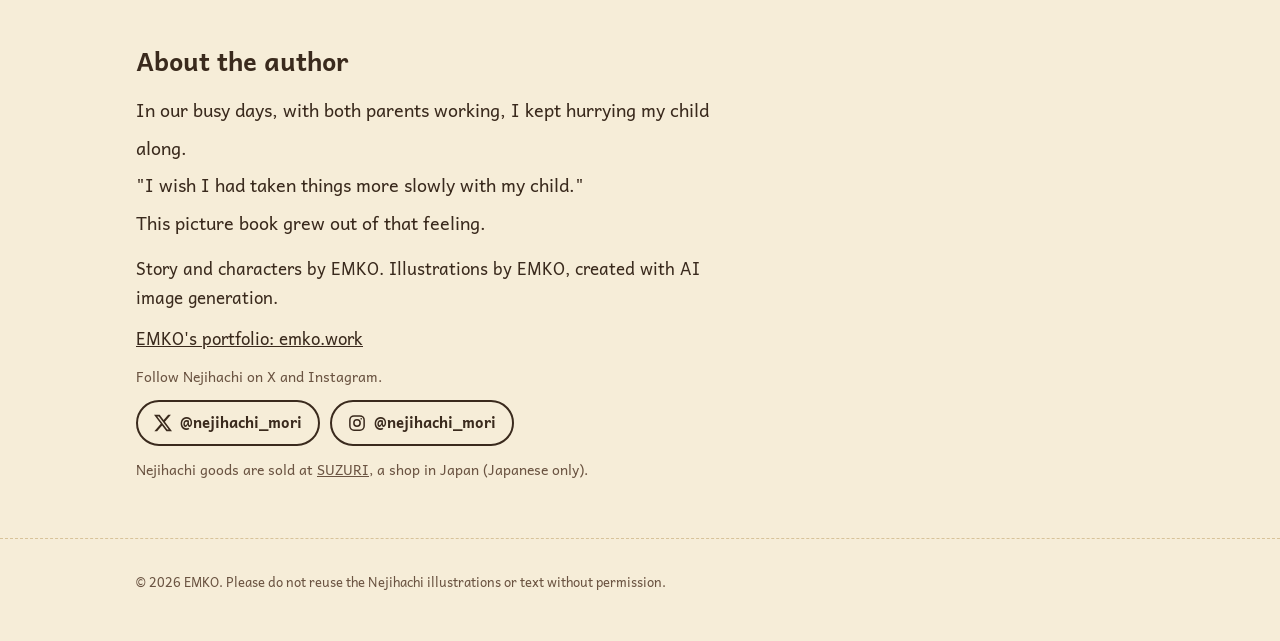
==== commit b62a1973: "revert: つくった人の文に足した生成AIの時代の2行を外す 本人の判断で、この思いは書かないことにした。文は元に戻す。  Co-Authored-By: Claude Opus 5.5 <nor" ====
--- a/en/index.html
+++ b/en/index.html
@@ -17,7 +17,7 @@
 <link rel="preconnect" href="https://fonts.googleapis.com">
 <link rel="preconnect" href="https://fonts.gstatic.com" crossorigin>
 <link rel="stylesheet" href="https://fonts.googleapis.com/css2?family=Andika:wght@400;700&display=swap">
-<link rel="stylesheet" href="../style.css">
+<link rel="stylesheet" href="../style.css?v=2026-11-01">
 <style>
 /* 英語版の絵本と同じ Andika にそろえる。色と並びは日本語のページと共通 */
 :root { --font-display: "Andika", "Trebuchet MS", sans-serif; --font-body: "Andika", "Trebuchet MS", sans-serif; }
@@ -191,7 +191,7 @@
   <section id="maker">
     <div class="maker">
       <h2>About the author</h2>
-      <p class="why">In our busy days, with both parents working, I kept hurrying my child along.<br>"I wish I had taken things more slowly with my child."<br>Now, in the age of generative AI, everything keeps getting faster.<br>That is exactly why I believe slow time matters.<br>This picture book grew out of those feelings.</p>
+      <p class="why">In our busy days, with both parents working, I kept hurrying my child along.<br>"I wish I had taken things more slowly with my child."<br>This picture book grew out of that feeling.</p>
       <p>Story and characters by EMKO. Illustrations by EMKO, created with AI image generation.</p>
       <p><a href="https://emko.work/" target="_blank" rel="noopener">EMKO's portfolio: emko.work</a></p>
       <p class="note">Follow Nejihachi on X and Instagram.</p>
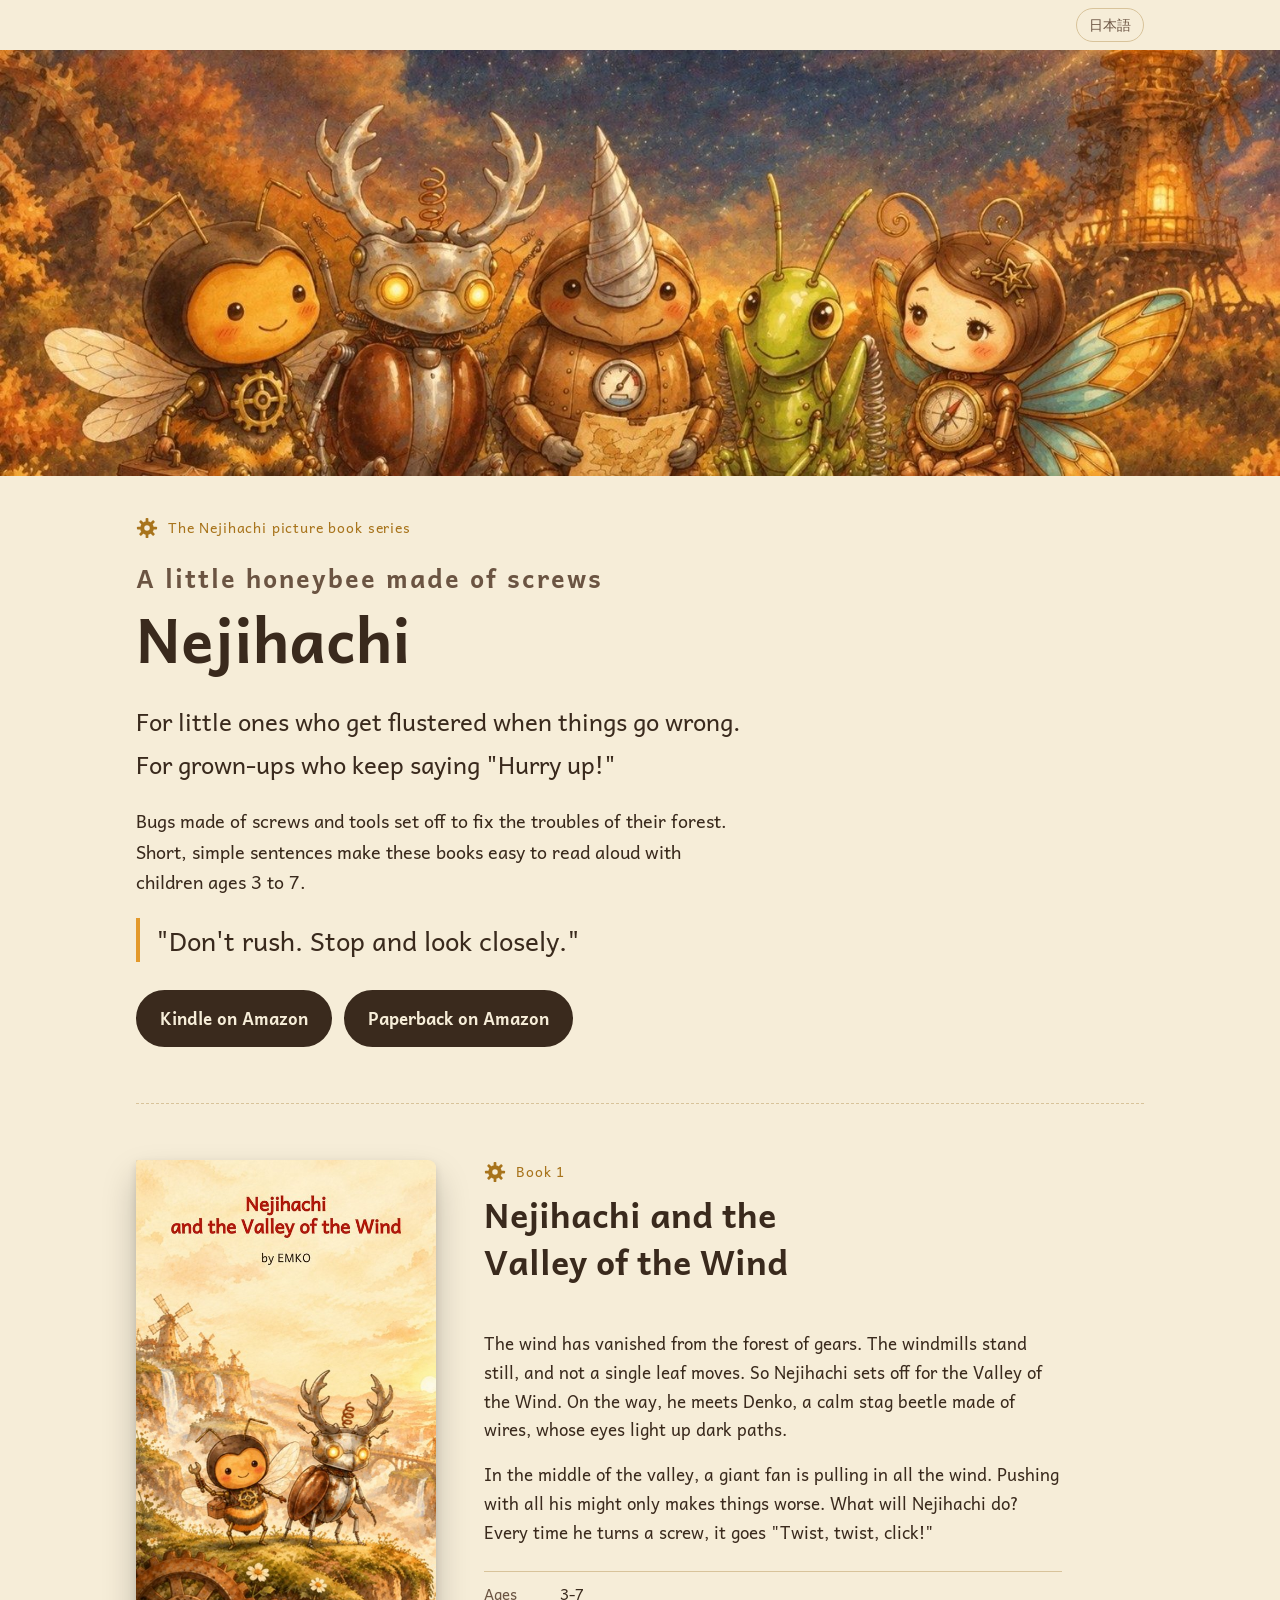
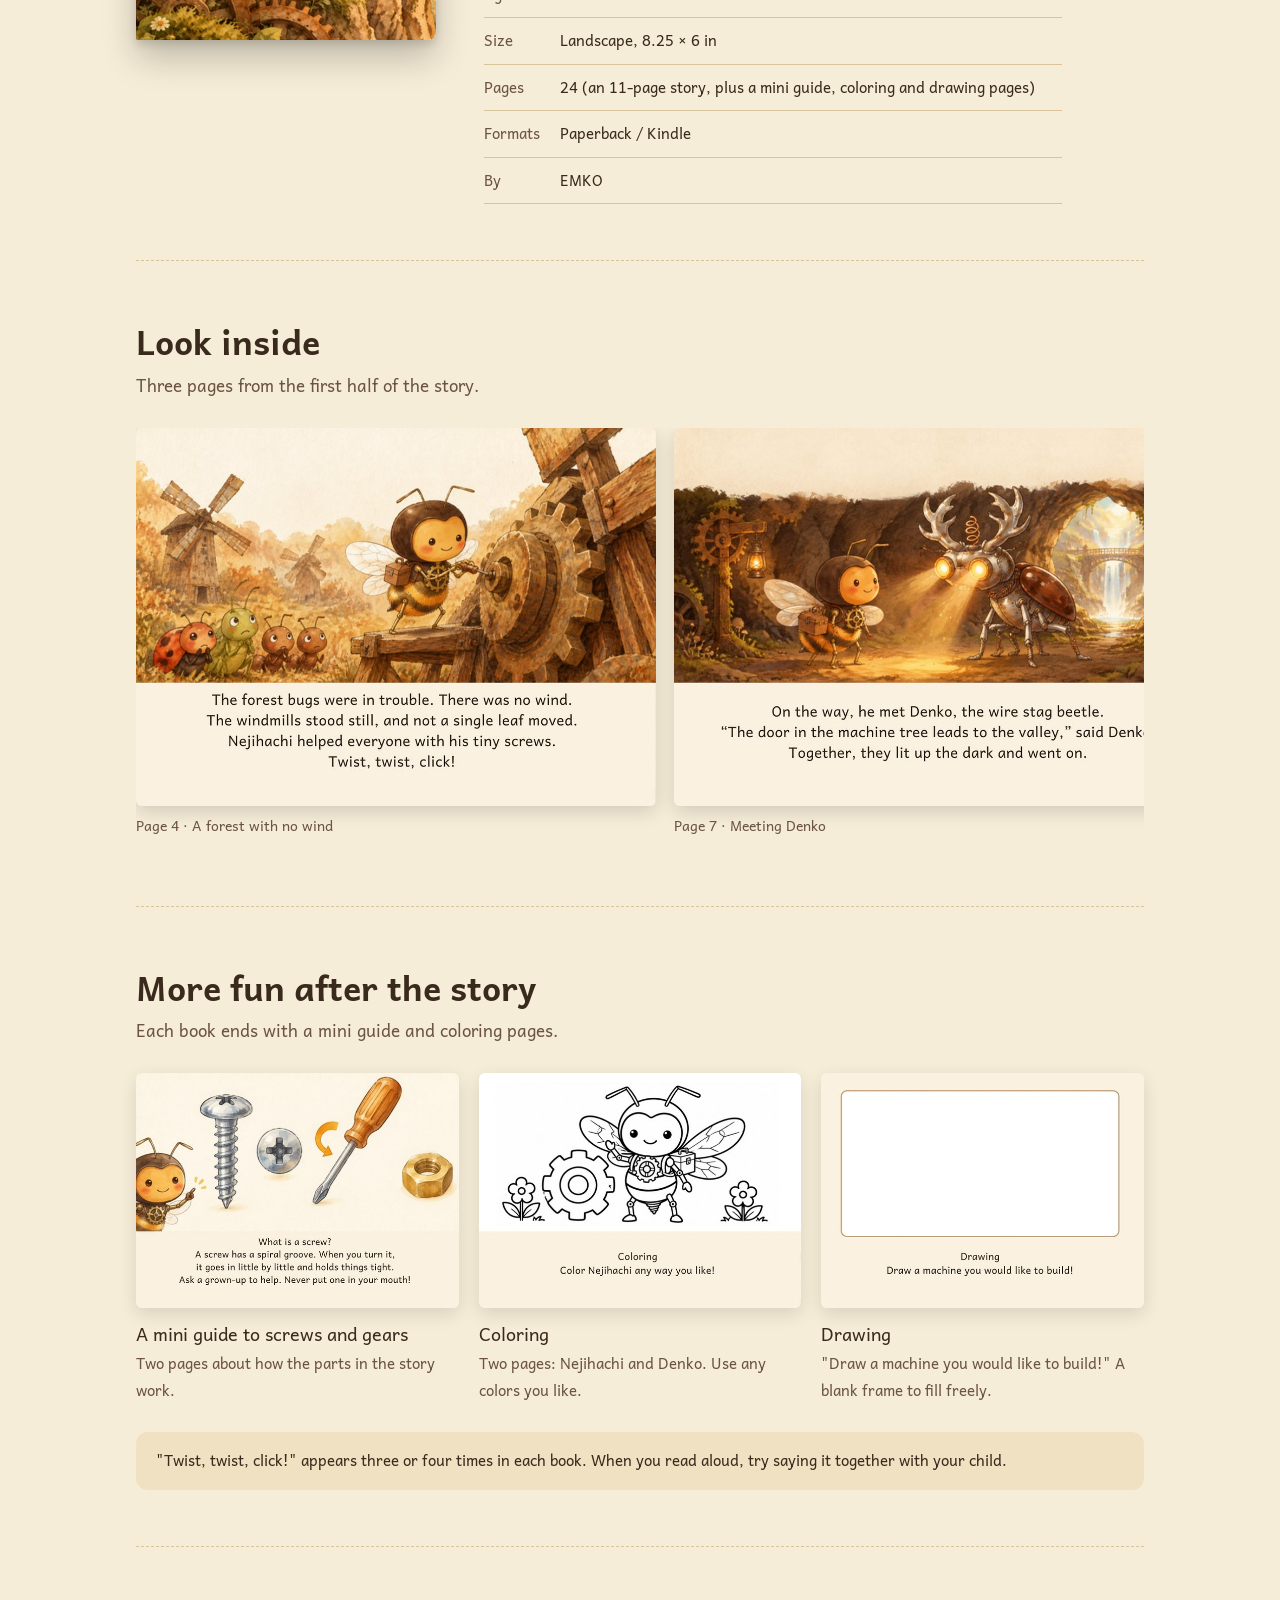
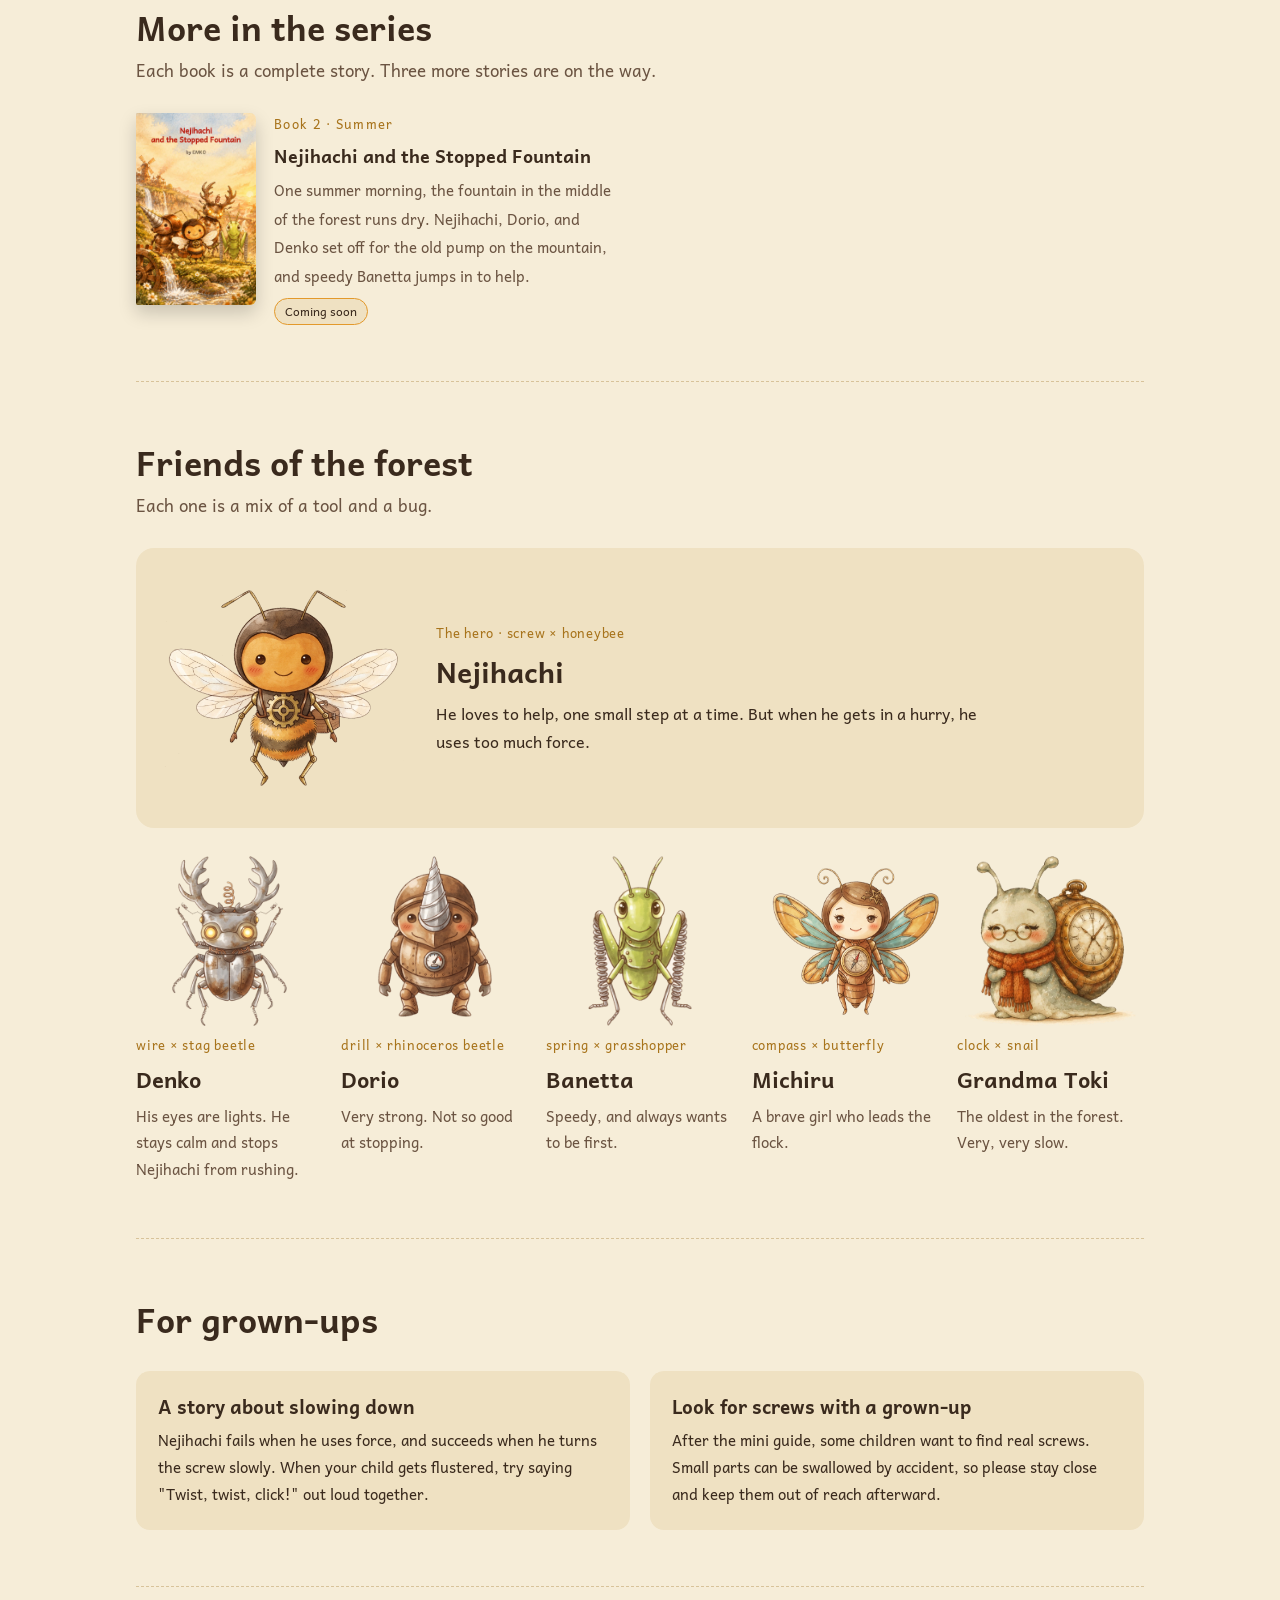
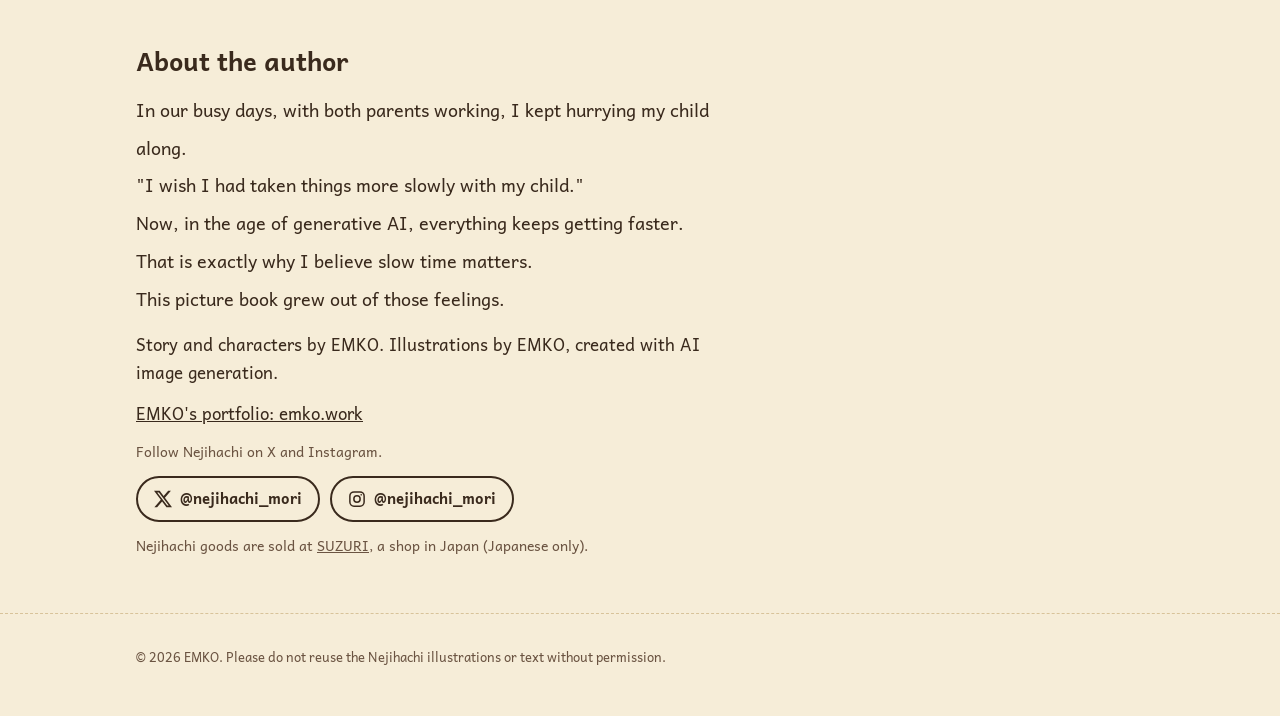
==== commit 73e2c69b: "feat: グッズの欄に、いそがない おまもりと2027年カレンダーを足す 新しく作った2商品を、商品ページへのリンクつきで紹介する。 CSSを変えたので、読み込みの日付の目印も更新した。  Co-A" ====
--- a/en/index.html
+++ b/en/index.html
@@ -17,7 +17,7 @@
 <link rel="preconnect" href="https://fonts.googleapis.com">
 <link rel="preconnect" href="https://fonts.gstatic.com" crossorigin>
 <link rel="stylesheet" href="https://fonts.googleapis.com/css2?family=Andika:wght@400;700&display=swap">
-<link rel="stylesheet" href="../style.css?v=2026-11-01">
+<link rel="stylesheet" href="../style.css?v=2026-11-09">
 <style>
 /* 英語版の絵本と同じ Andika にそろえる。色と並びは日本語のページと共通 */
 :root { --font-display: "Andika", "Trebuchet MS", sans-serif; --font-body: "Andika", "Trebuchet MS", sans-serif; }
@@ -191,7 +191,7 @@
   <section id="maker">
     <div class="maker">
       <h2>About the author</h2>
-      <p class="why">In our busy days, with both parents working, I kept hurrying my child along.<br>"I wish I had taken things more slowly with my child."<br>This picture book grew out of that feeling.</p>
+      <p class="why">In our busy days, with both parents working, I kept hurrying my child along.<br>"I wish I had taken things more slowly with my child."<br>Now, in the age of generative AI, everything keeps getting faster.<br>That is exactly why I believe slow time matters.<br>This picture book grew out of those feelings.</p>
       <p>Story and characters by EMKO. Illustrations by EMKO, created with AI image generation.</p>
       <p><a href="https://emko.work/" target="_blank" rel="noopener">EMKO's portfolio: emko.work</a></p>
       <p class="note">Follow Nejihachi on X and Instagram.</p>
--- a/style.css
+++ b/style.css
@@ -114,7 +114,12 @@
 
 /* goods */
 .goods { display: grid; gap: 22px; justify-items: center; text-align: center; }
-.goods img { width: 100%; max-width: 760px; }
+.goods img { width: 100%; max-width: 760px; height: auto; }
+.new-goods { list-style: none; padding: 0; margin: 0; width: 100%; max-width: 620px; display: grid; grid-template-columns: repeat(2, minmax(0, 1fr)); gap: 16px; }
+.new-goods li { background: #fff; border-radius: 14px; padding: 14px; display: grid; gap: 6px; align-content: start; }
+.new-goods a { display: grid; gap: 8px; color: inherit; text-decoration: none; }
+.new-goods .name { font-size: 17px; font-weight: 700; word-break: keep-all; }
+.new-goods p { font-size: 14px; color: var(--ink-soft); }
 
 /* maker */
 .maker { display: grid; gap: 12px; max-width: 36em; }
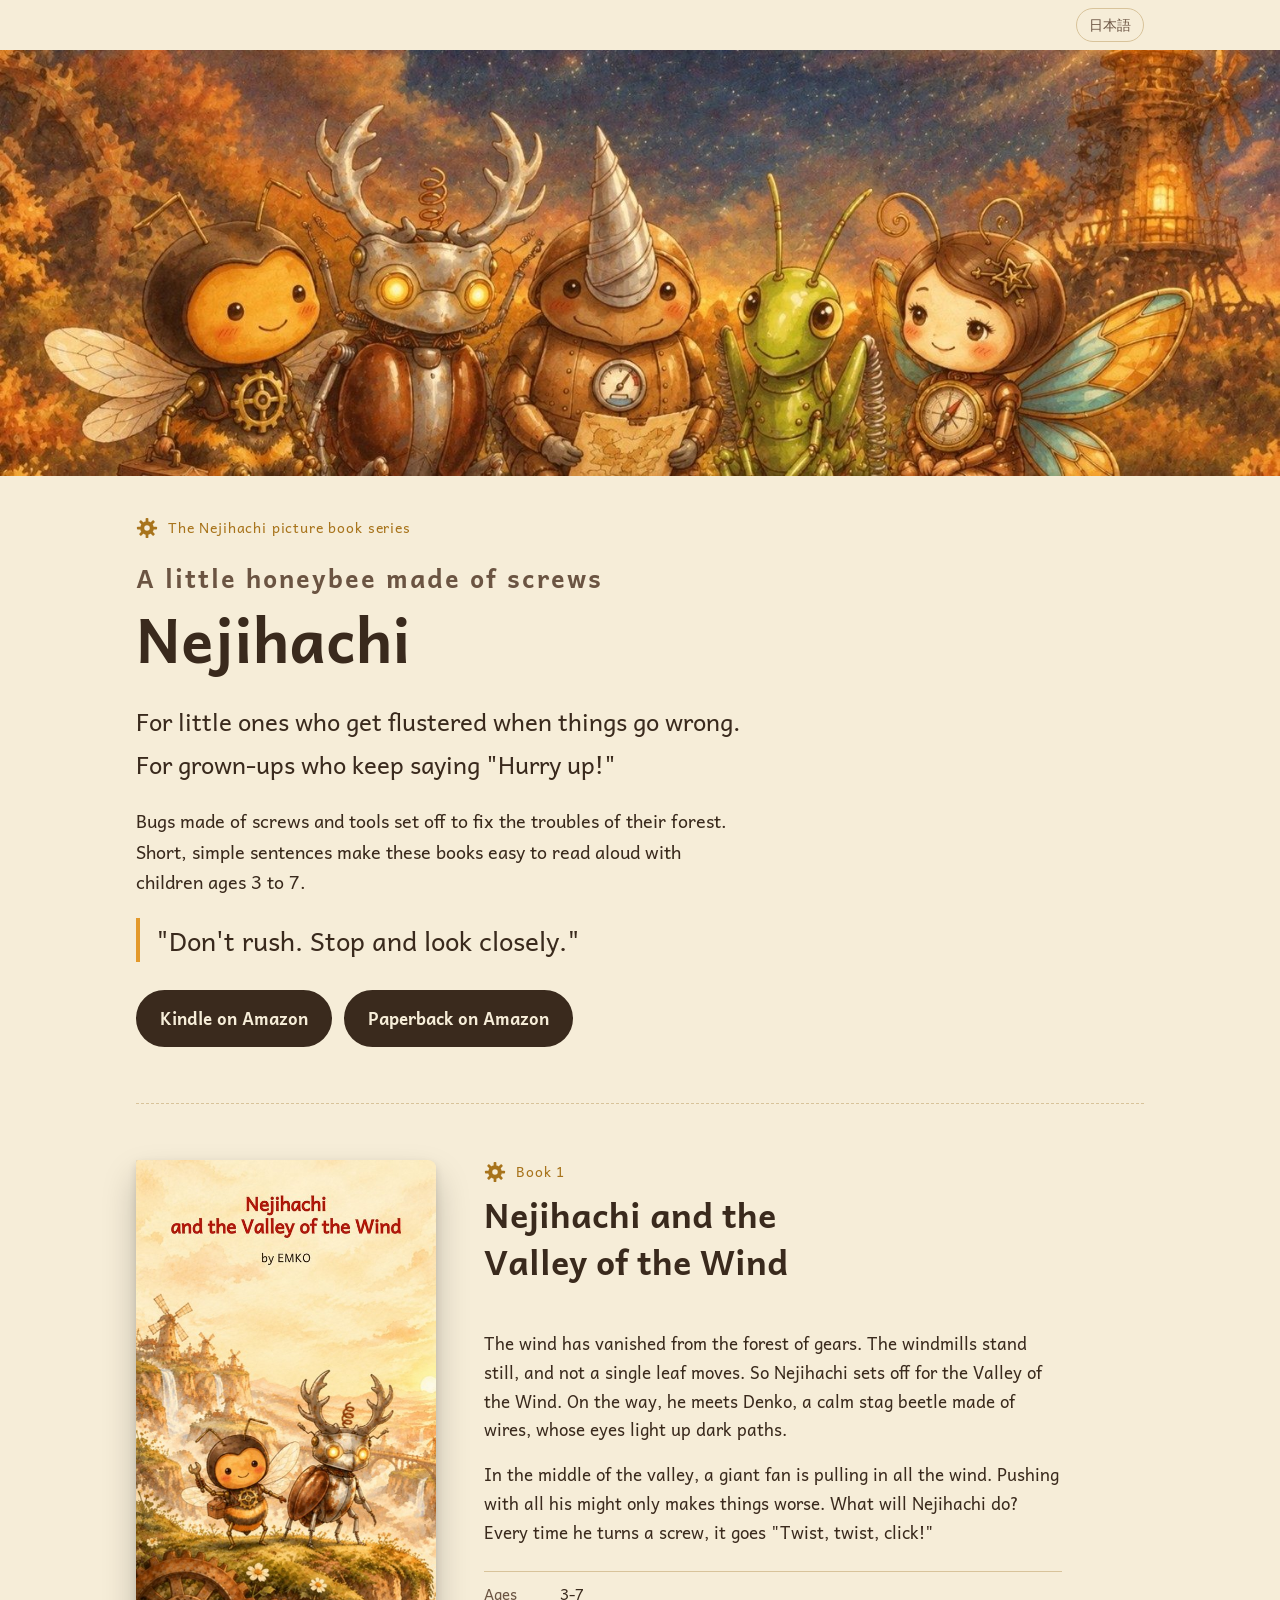
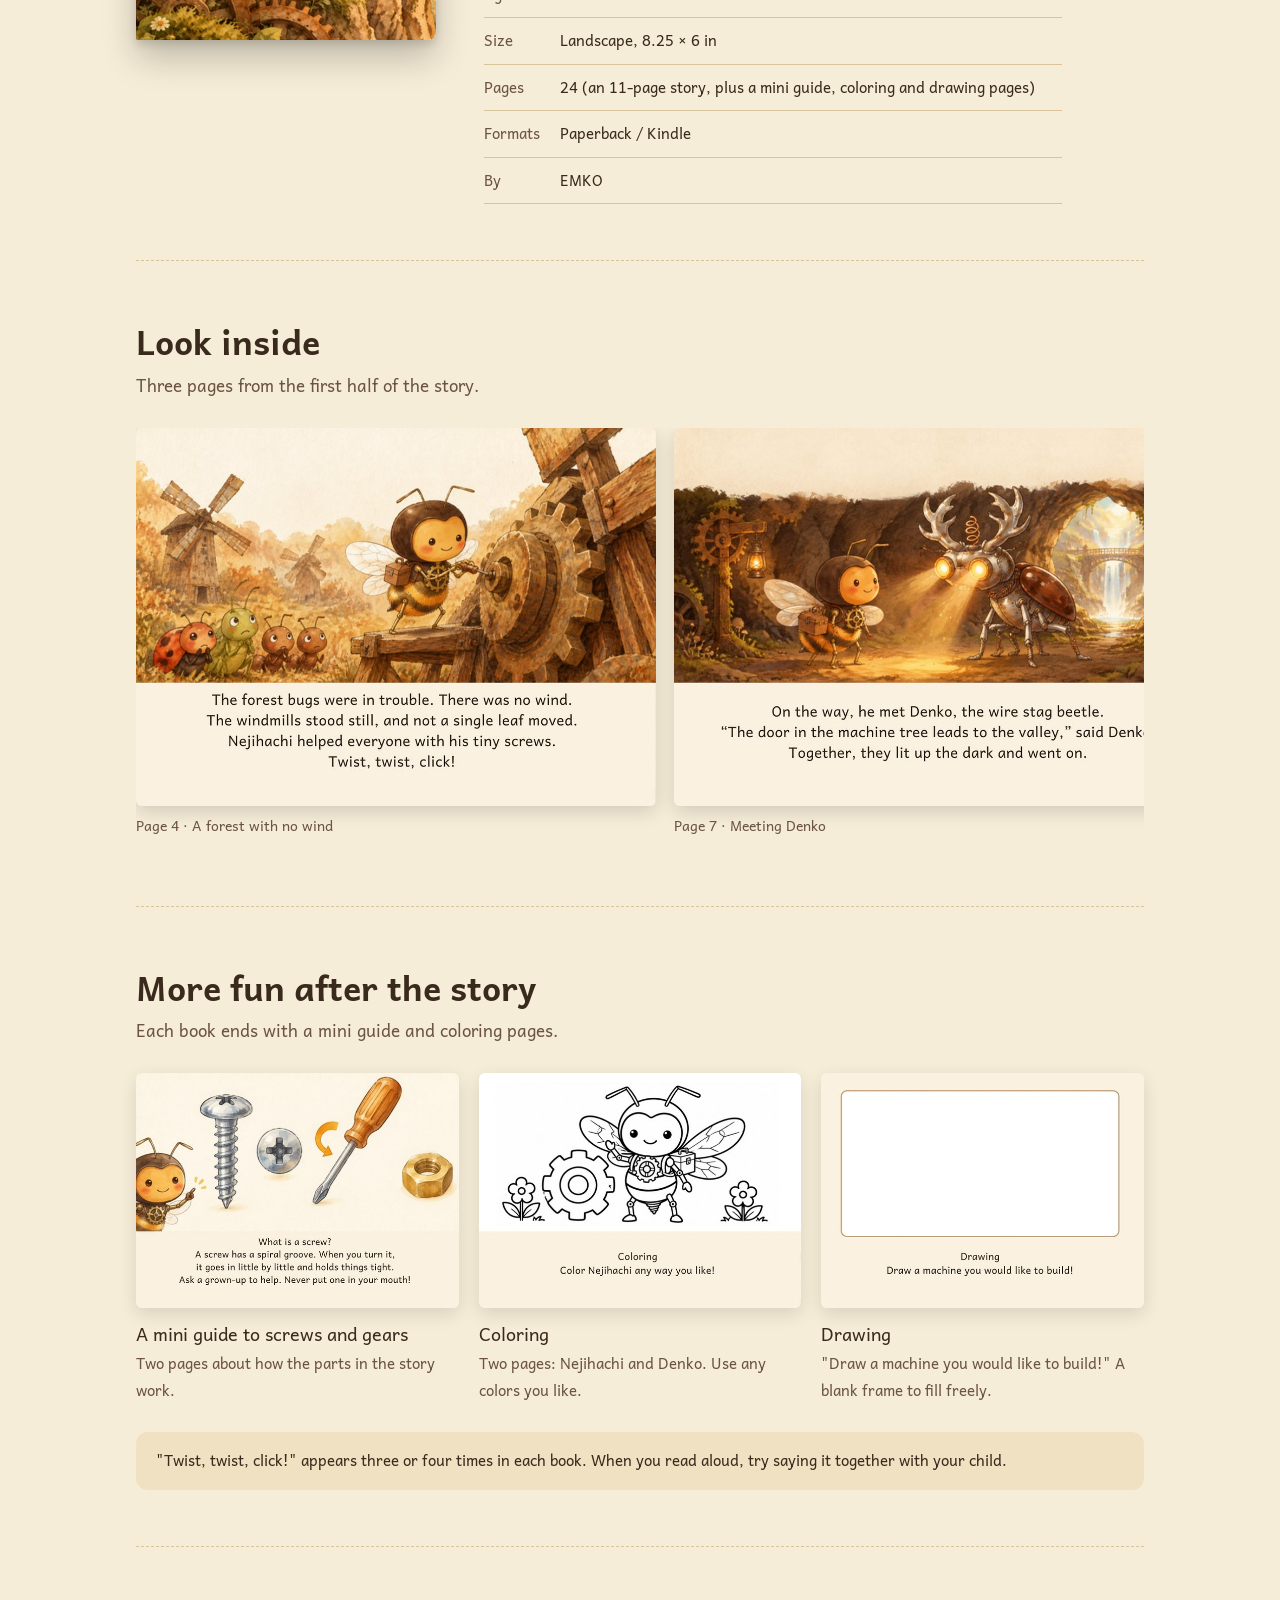
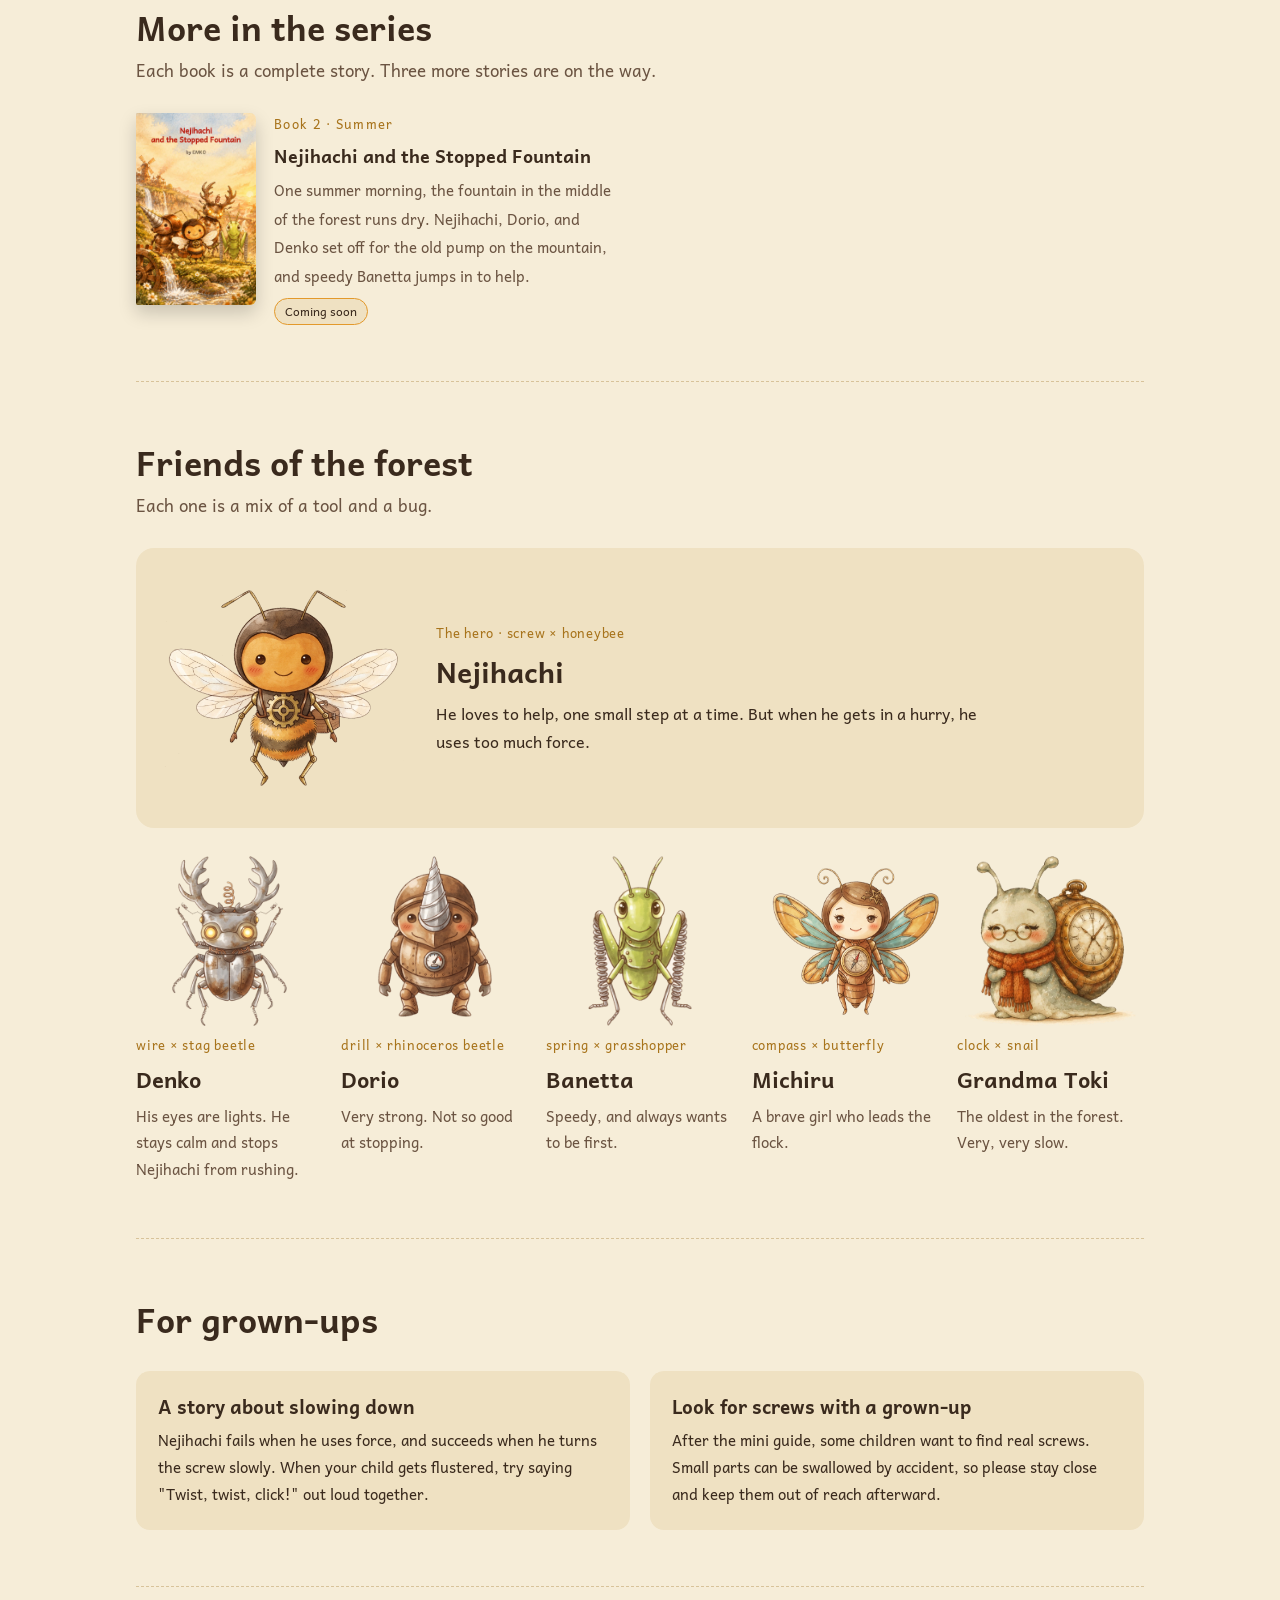
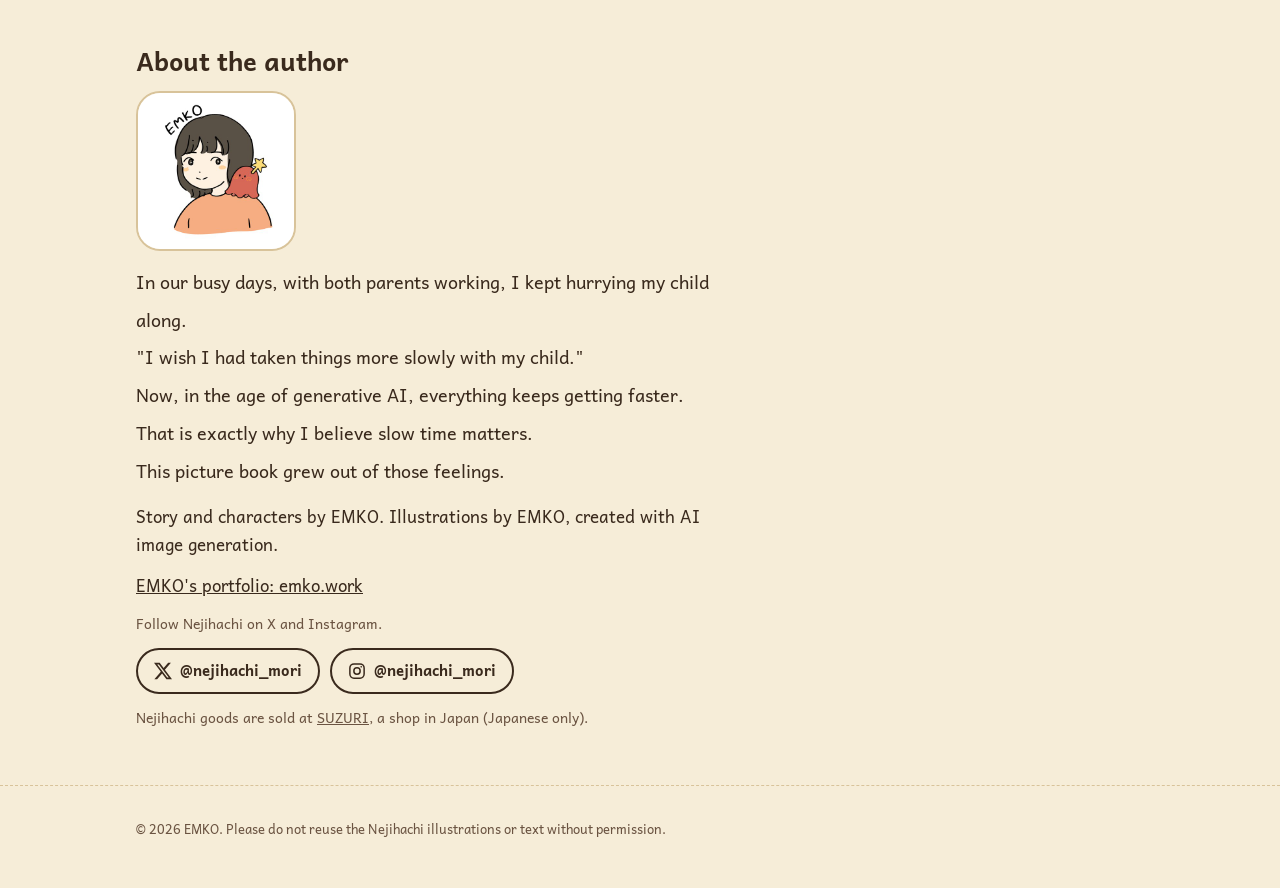
==== commit a43fd777: "feat: 「つくった人」にプロフィールの絵を足す 日本語と英語の紹介ページの両方に、えむこの にがおえ（480px）を入れた。 左上の「EMKO」の字が切れないように、丸ではなく角の丸い四角で見せる" ====
--- a/en/index.html
+++ b/en/index.html
@@ -17,7 +17,7 @@
 <link rel="preconnect" href="https://fonts.googleapis.com">
 <link rel="preconnect" href="https://fonts.gstatic.com" crossorigin>
 <link rel="stylesheet" href="https://fonts.googleapis.com/css2?family=Andika:wght@400;700&display=swap">
-<link rel="stylesheet" href="../style.css?v=2026-11-09">
+<link rel="stylesheet" href="../style.css?v=2026-11-15">
 <style>
 /* 英語版の絵本と同じ Andika にそろえる。色と並びは日本語のページと共通 */
 :root { --font-display: "Andika", "Trebuchet MS", sans-serif; --font-body: "Andika", "Trebuchet MS", sans-serif; }
@@ -191,6 +191,7 @@
   <section id="maker">
     <div class="maker">
       <h2>About the author</h2>
+      <img class="avatar" src="../img/emko.jpg" width="160" height="160" loading="lazy" alt="Drawing of EMKO with a small red character on the shoulder">
       <p class="why">In our busy days, with both parents working, I kept hurrying my child along.<br>"I wish I had taken things more slowly with my child."<br>Now, in the age of generative AI, everything keeps getting faster.<br>That is exactly why I believe slow time matters.<br>This picture book grew out of those feelings.</p>
       <p>Story and characters by EMKO. Illustrations by EMKO, created with AI image generation.</p>
       <p><a href="https://emko.work/" target="_blank" rel="noopener">EMKO's portfolio: emko.work</a></p>
--- a/style.css
+++ b/style.css
@@ -116,13 +116,26 @@
 .goods { display: grid; gap: 22px; justify-items: center; text-align: center; }
 .goods img { width: 100%; max-width: 760px; height: auto; }
 .new-goods { list-style: none; padding: 0; margin: 0; width: 100%; max-width: 620px; display: grid; grid-template-columns: repeat(2, minmax(0, 1fr)); gap: 16px; }
-.new-goods li { background: #fff; border-radius: 14px; padding: 14px; display: grid; gap: 6px; align-content: start; }
+/* カードは写真に合わせて常に白地。ダークモードでも字を濃い茶にする（明るい字だと読めない） */
+.new-goods li { background: #fff; color: #3a2a1d; border-radius: 14px; padding: 14px; display: grid; gap: 6px; align-content: start; }
 .new-goods a { display: grid; gap: 8px; color: inherit; text-decoration: none; }
 .new-goods .name { font-size: 17px; font-weight: 700; word-break: keep-all; }
-.new-goods p { font-size: 14px; color: var(--ink-soft); }
+.new-goods p { font-size: 14px; color: #6b5442; }
+
+/* おしらせ（ヒーローの下の1行） */
+.news { margin-top: 18px; display: flex; flex-wrap: wrap; align-items: center; gap: 10px; font-size: 15px; }
+.news span { padding: 2px 10px; border-radius: 999px; background: var(--honey); color: #3a2a1d; font-size: 13px; font-weight: 700; }
+.news a { color: var(--ink); font-weight: 700; }
+
+/* LINEスタンプ：スタンプは白いふち付きの透明PNGなので、明るい地でも暗い地でもそのまま置ける */
+.line-stamp { display: grid; gap: 22px; justify-items: center; text-align: center; }
+.stamps { list-style: none; padding: 0; margin: 0; width: 100%; max-width: 760px; display: grid; grid-template-columns: repeat(4, minmax(0, 1fr)); gap: 12px; }
+.stamps img { width: 100%; height: auto; }
+@media (max-width: 520px) { .stamps { grid-template-columns: repeat(2, minmax(0, 1fr)); } }
 
 /* maker */
 .maker { display: grid; gap: 12px; max-width: 36em; }
+.avatar { width: 160px; height: auto; border-radius: 24px; border: 2px solid var(--line); background: #fff; }
 .note { font-size: 14px; color: var(--ink-soft); }
 .sns { display: flex; flex-wrap: wrap; gap: 10px; list-style: none; margin: 0; padding: 0; }
 .sns a { display: inline-flex; align-items: center; gap: 8px; padding: 8px 16px; border-radius: 999px; border: 2px solid var(--ink); color: var(--ink); font-size: 15px; font-weight: 700; text-decoration: none; }
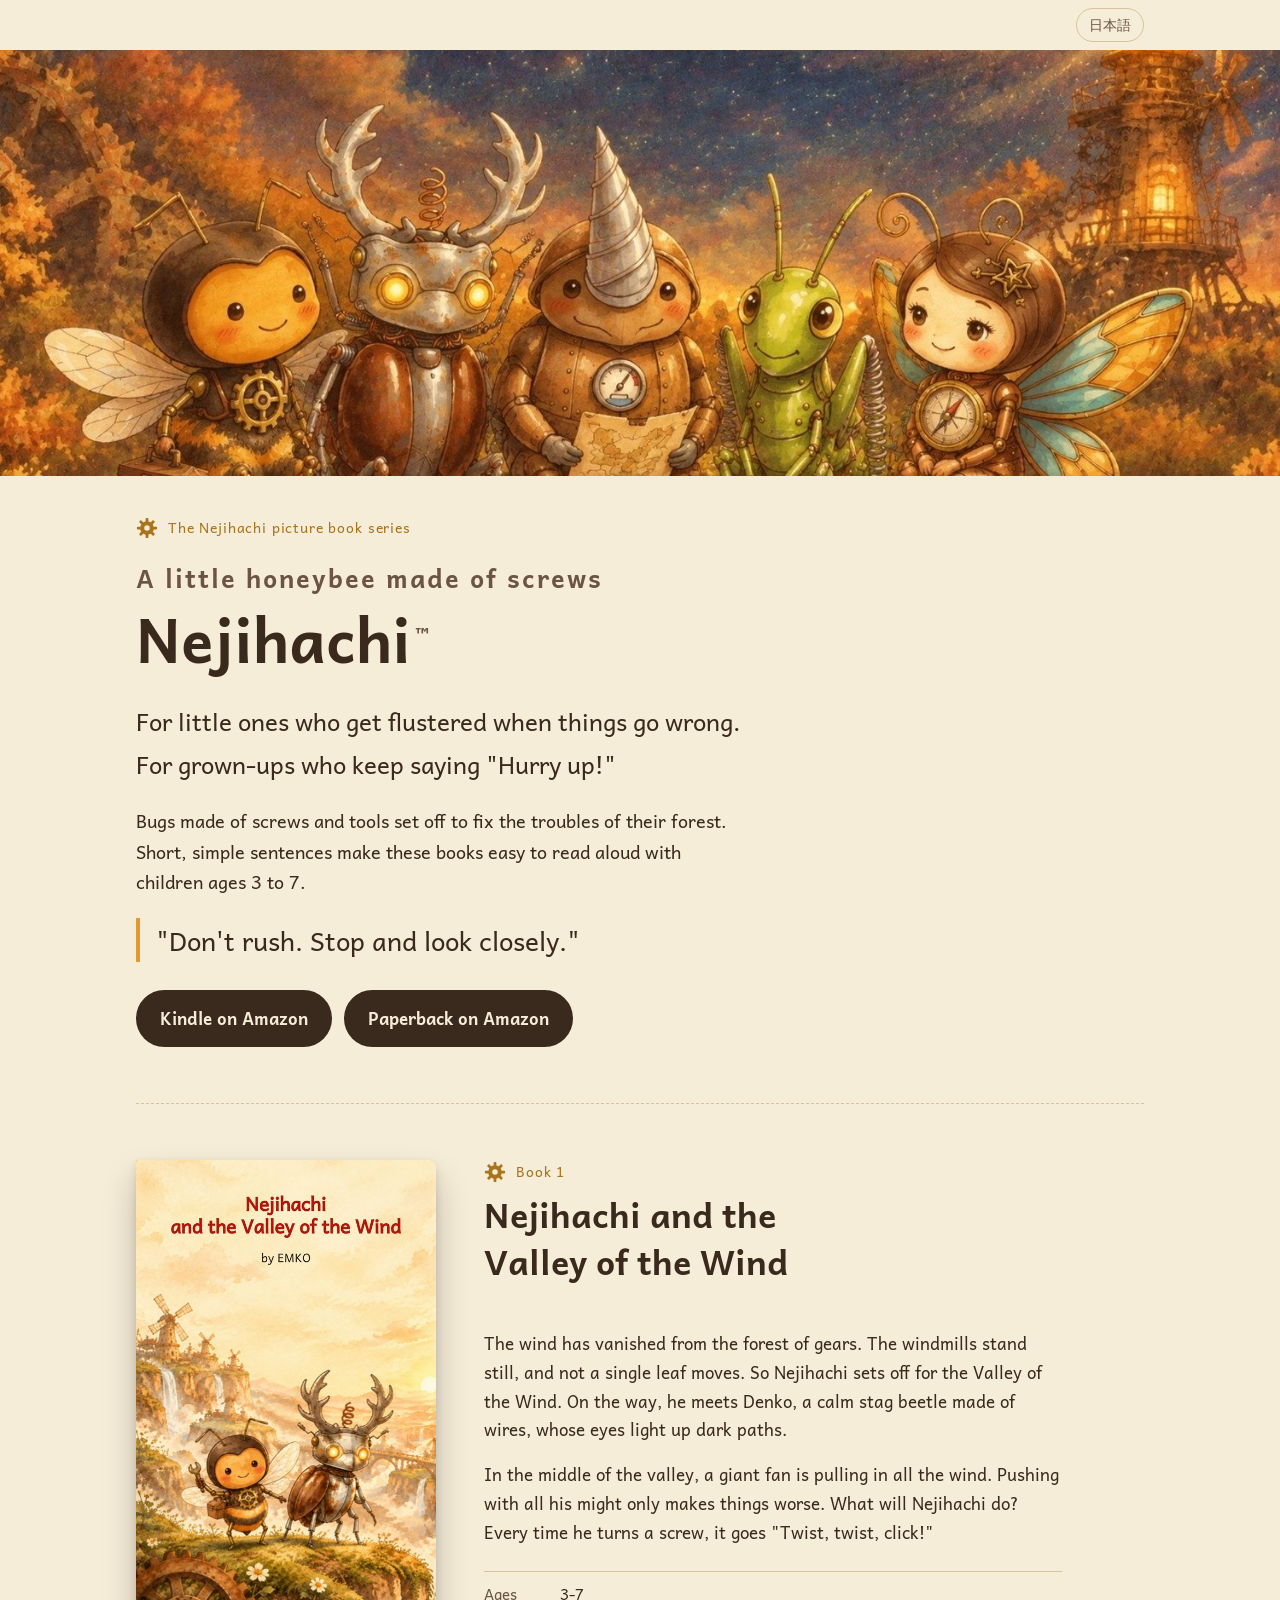
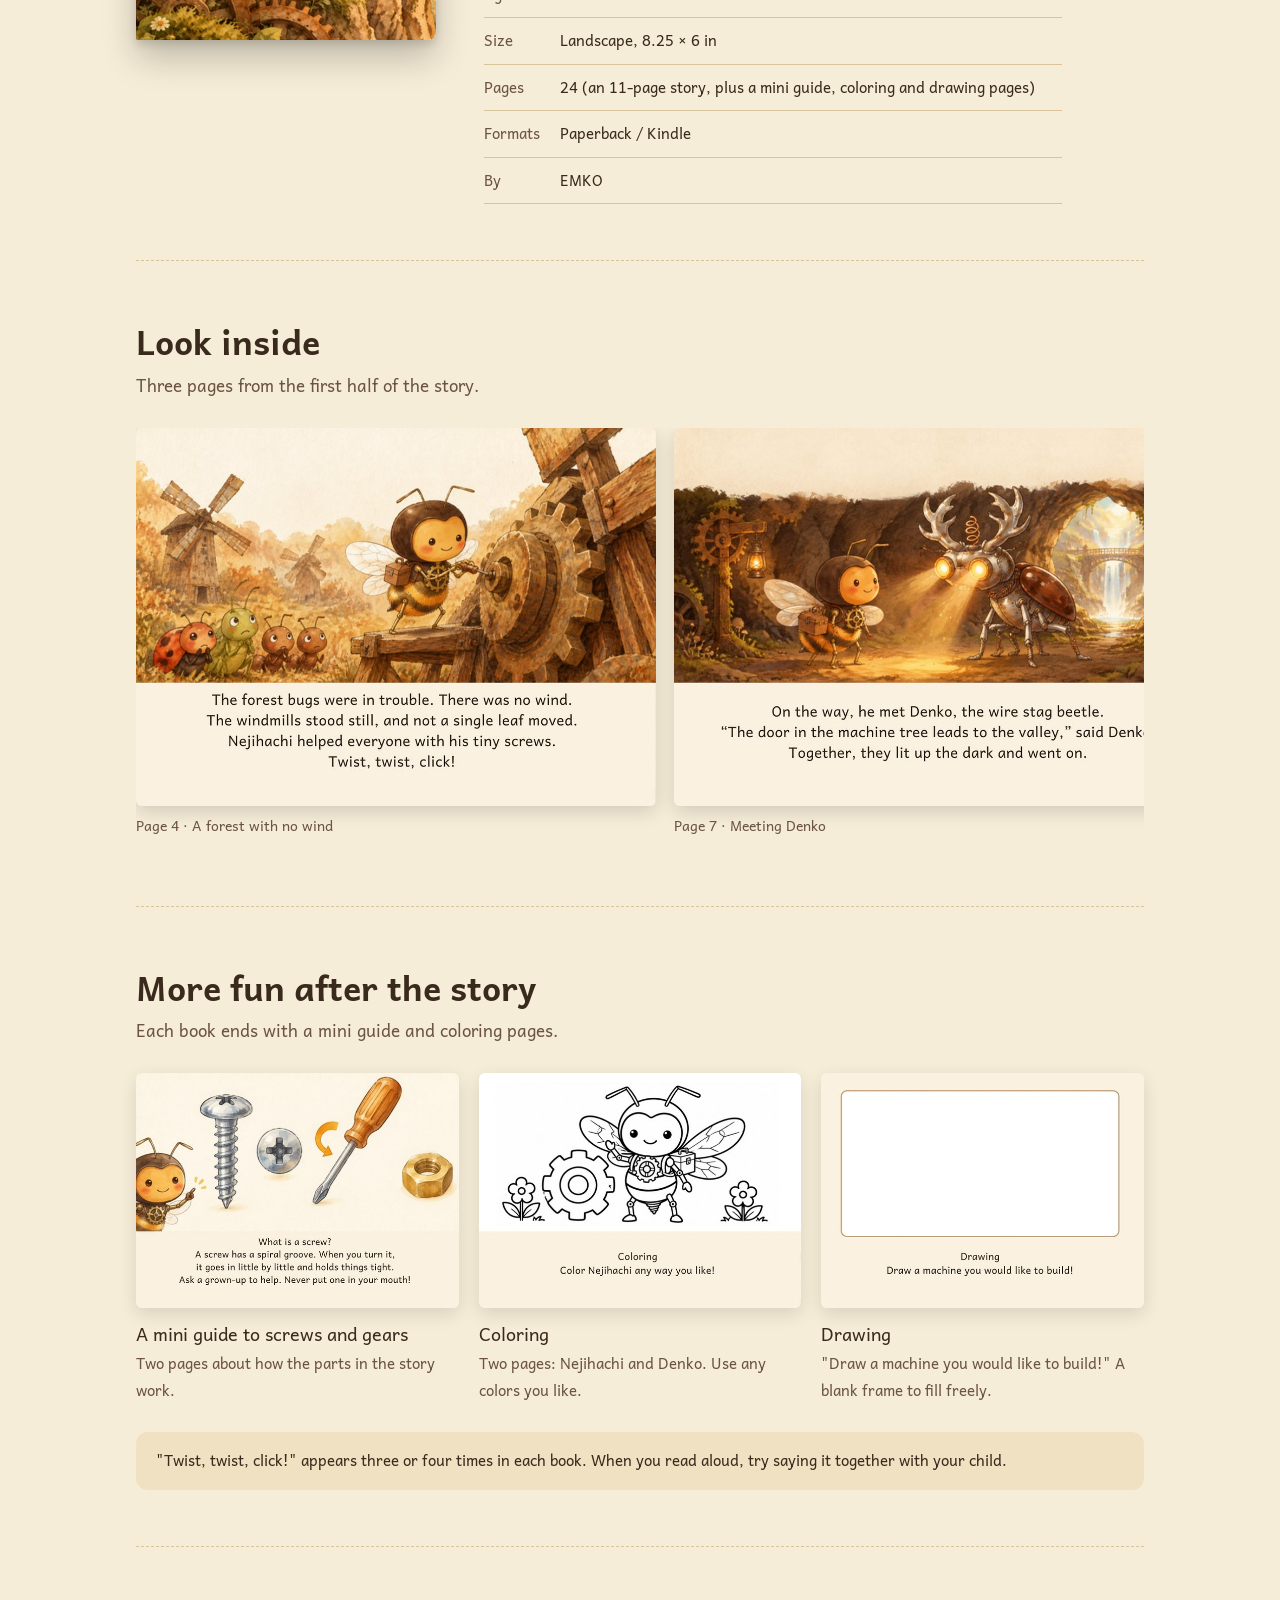
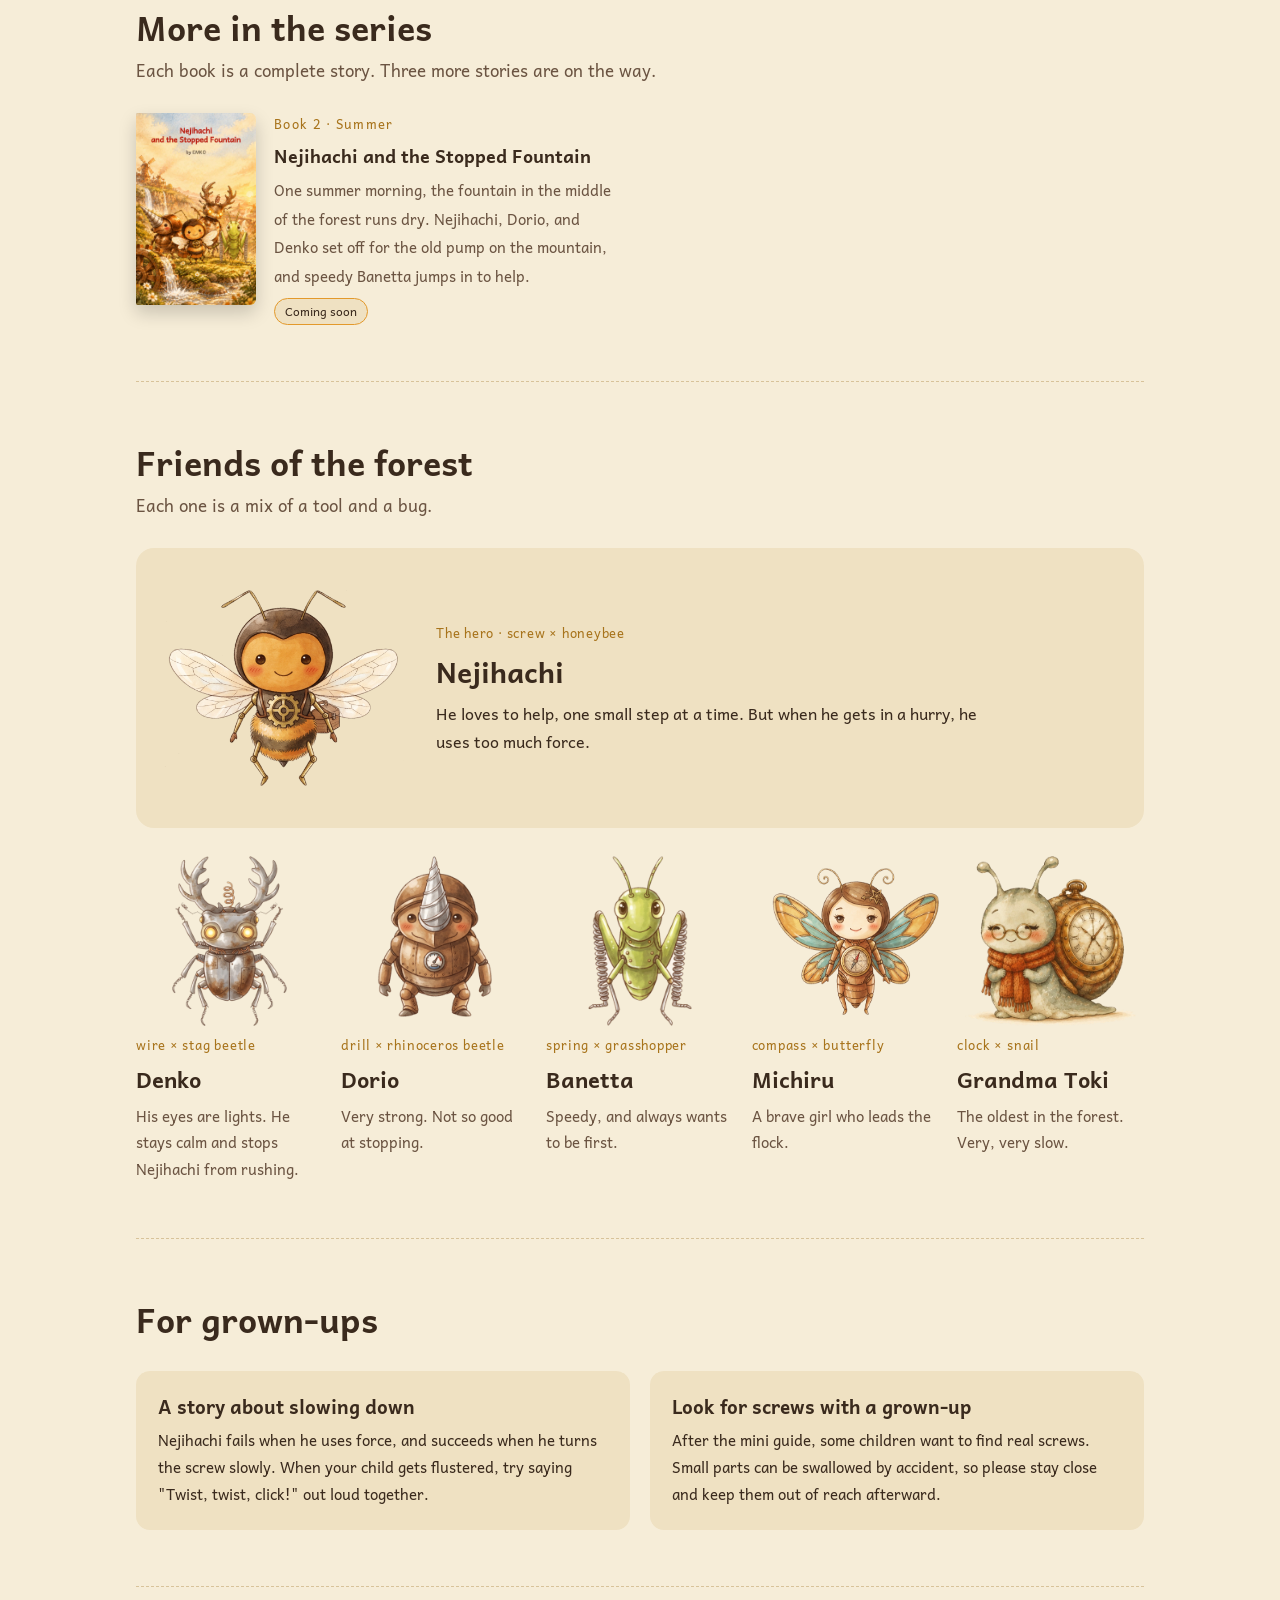
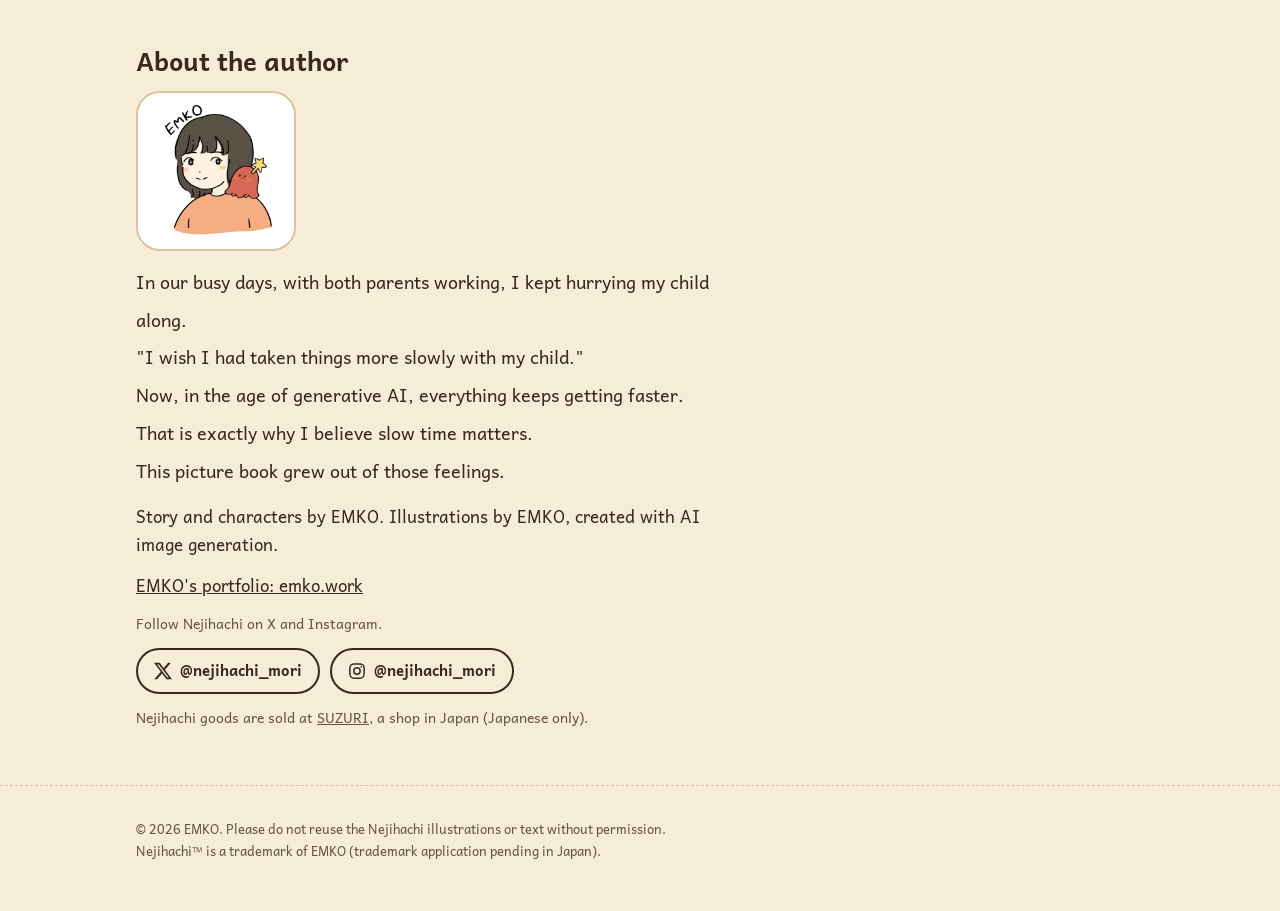
==== commit c3a192a4: "feat: ネジハチに™をつけ、商標出願中の表記を足す 2026-11-25 に「ネジハチ」の商標登録を出願したため、日・英のLPの見出しに™を、 フッターに「えむこの商標（出願中）」の一文を足す。 " ====
--- a/en/index.html
+++ b/en/index.html
@@ -17,7 +17,7 @@
 <link rel="preconnect" href="https://fonts.googleapis.com">
 <link rel="preconnect" href="https://fonts.gstatic.com" crossorigin>
 <link rel="stylesheet" href="https://fonts.googleapis.com/css2?family=Andika:wght@400;700&display=swap">
-<link rel="stylesheet" href="../style.css?v=2026-11-15">
+<link rel="stylesheet" href="../style.css?v=2026-11-25">
 <style>
 /* 英語版の絵本と同じ Andika にそろえる。色と並びは日本語のページと共通 */
 :root { --font-display: "Andika", "Trebuchet MS", sans-serif; --font-body: "Andika", "Trebuchet MS", sans-serif; }
@@ -51,7 +51,7 @@
 <main class="wrap">
   <header class="hero">
     <div class="kicker"><svg class="gear spin"><use href="#gear"/></svg>The Nejihachi picture book series</div>
-    <h1><small>A little honeybee made of screws</small>Nejihachi</h1>
+    <h1><small>A little honeybee made of screws</small>Nejihachi<sup class="tm">™</sup></h1>
     <p class="for">For little ones who get flustered when things go wrong.<br>For grown-ups who keep saying "Hurry up!"</p>
     <p class="lead">Bugs made of screws and tools set off to fix the troubles of their forest. Short, simple sentences make these books easy to read aloud with children ages 3 to 7.</p>
     <p class="quote">"Don't rush. Stop and look closely."</p>
@@ -206,7 +206,7 @@
 </main>
 
 <footer>
-  <div class="wrap">© 2026 EMKO. Please do not reuse the Nejihachi illustrations or text without permission.</div>
+  <div class="wrap">© 2026 EMKO. Please do not reuse the Nejihachi illustrations or text without permission.<br>Nejihachi™ is a trademark of EMKO (trademark application pending in Japan).</div>
 </footer>
 
 </body>
--- a/style.css
+++ b/style.css
@@ -35,6 +35,7 @@
 .kicker { display: flex; align-items: center; gap: 10px; font-size: 14px; letter-spacing: .12em; color: var(--brass); }
 .hero h1 { font-size: clamp(34px, 6vw, 60px); }
 .hero h1 small { display: block; font-size: .42em; color: var(--ink-soft); letter-spacing: .08em; }
+.hero h1 .tm { font-size: .32em; vertical-align: super; margin-left: .1em; color: var(--ink-soft); font-family: system-ui, sans-serif; }
 .for { font-family: var(--font-display); font-size: clamp(19px, 2.6vw, 24px); line-height: 1.8; }
 .lead { max-width: 34em; font-size: 18px; }
 .quote { font-family: var(--font-display); font-size: clamp(20px, 3vw, 26px); color: var(--ink); border-left: 4px solid var(--honey); padding-left: 16px; }
